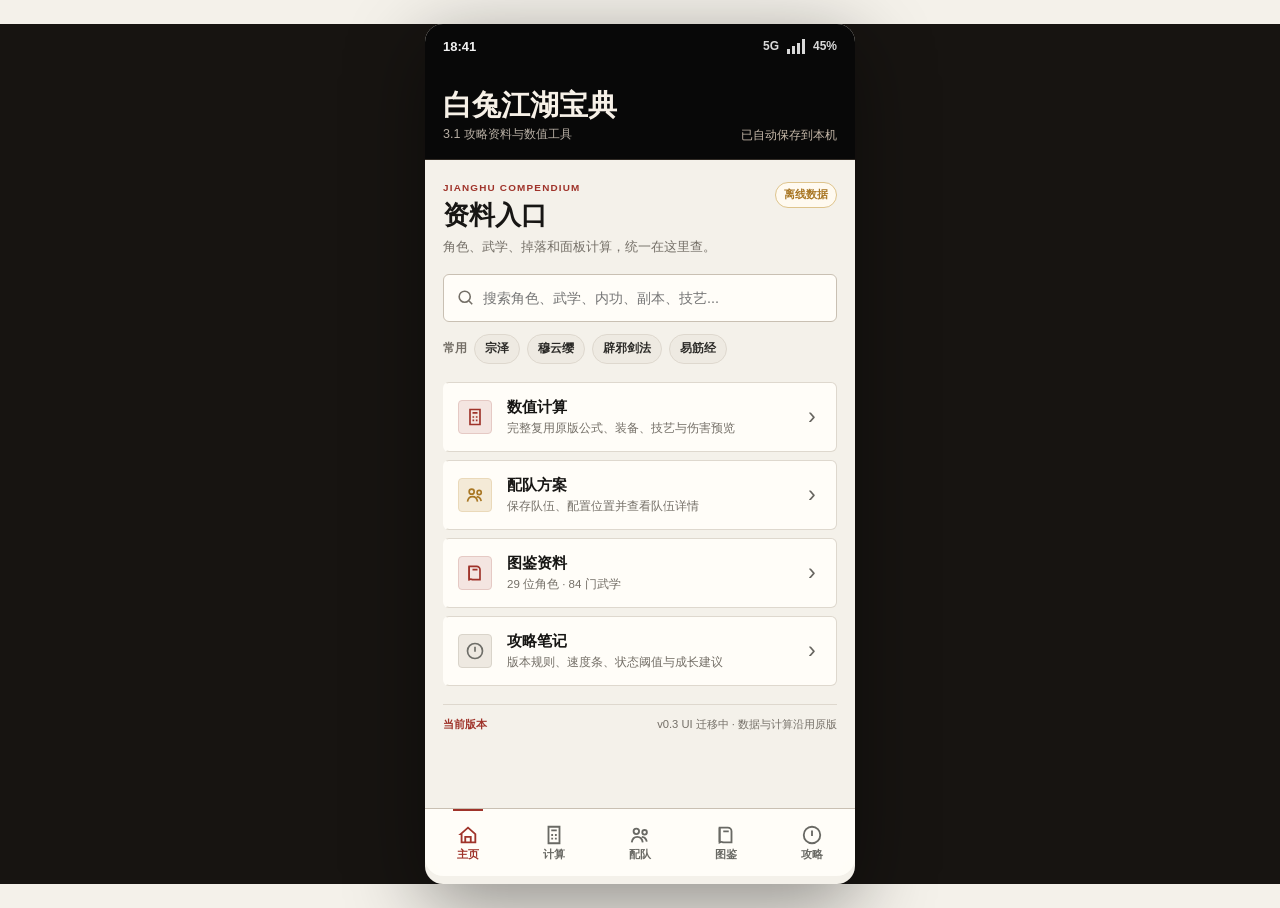
==== web/new-ui-reference/full-demo.html @ fd78cb47 "Migrate full frontend to v0.3 UI" ====
<!doctype html>
<html lang="zh-CN">
  <head>
    <meta charset="utf-8">
    <meta name="viewport" content="width=device-width, initial-scale=1">
    <meta name="theme-color" content="#171411">
    <title>白兔江湖宝典 · v0.3</title>
    <link rel="stylesheet" href="../style.css?v=20260930-01">
    <style>
      .full-demo-banner { display: none; }
    </style>
  </head>
  <body>
    <main class="app-shell">
      <div class="v03-statusbar" aria-hidden="true">
        <span>18:41</span>
        <span class="v03-status-icons"><span>5G</span><span class="v03-signal"><i></i><i></i><i></i><i></i></span><span>45%</span></span>
      </div>
      <header class="app-header">
        <div>
          <h1>白兔江湖宝典</h1>
          <p class="v03-header-subtitle">3.1 攻略资料与数值工具</p>
        </div>
        <div class="header-status-group">
          <div class="save-status" id="save-status" aria-live="polite">本机自动保存</div>
        </div>
      </header>

      <nav class="app-nav" id="app-nav" aria-label="功能页面">
        <button class="app-nav-button is-active" type="button" data-view="calculator">计算器</button>
        <button class="app-nav-button" type="button" data-view="teams">配队</button>
        <button class="app-nav-button" type="button" data-view="cards">数据卡片</button>
        <button class="app-nav-button" type="button" data-view="encyclopedia">图鉴</button>
        <button class="app-nav-button" id="doc-button" type="button" data-open-doc>数值文档</button>
      </nav>

      <section id="home-view" class="v03-home-view" aria-label="主页">
        <div class="v03-home-title">
          <div>
            <p class="section-kicker">JIANGHU COMPENDIUM</p>
            <h2>资料入口</h2>
            <p>角色、武学、掉落和面板计算，统一在这里查。</p>
          </div>
          <span class="v03-offline-tag">离线数据</span>
        </div>
        <label class="v03-home-search">
          <svg viewBox="0 0 24 24" fill="none" stroke="currentColor" stroke-width="2"><circle cx="11" cy="11" r="7"></circle><path d="m16.5 16.5 4 4"></path></svg>
          <input id="home-search" type="search" placeholder="搜索角色、武学、内功、副本、技艺..." autocomplete="off">
        </label>
        <div class="v03-quick-row" aria-label="常用搜索">
          <span>常用</span>
          <button type="button" data-home-search="宗泽">宗泽</button>
          <button type="button" data-home-search="穆云缨">穆云缨</button>
          <button type="button" data-home-search="辟邪剑法">辟邪剑法</button>
          <button type="button" data-home-search="易筋经">易筋经</button>
        </div>
        <div class="v03-entry-list">
          <button class="v03-entry-card" type="button" data-v03-target="calculator">
            <span class="v03-entry-icon v03-entry-icon-red"><svg viewBox="0 0 24 24" fill="none" stroke="currentColor" stroke-width="2"><path d="M6 3h12v18H6z"></path><path d="M9 7h6M9 12h2M13 12h2M9 16h2M13 16h2"></path></svg></span>
            <span><strong>数值计算</strong><small>完整复用原版公式、装备、技艺与伤害预览</small></span>
            <b>›</b>
          </button>
          <button class="v03-entry-card" type="button" data-v03-target="teams">
            <span class="v03-entry-icon v03-entry-icon-gold"><svg viewBox="0 0 24 24" fill="none" stroke="currentColor" stroke-width="2"><circle cx="8" cy="8" r="3"></circle><circle cx="17" cy="9" r="2.5"></circle><path d="M3 20c.6-4 3-6 6-6s5.4 2 6 6M14 14c2.8.2 4.8 2.1 5.4 5.3"></path></svg></span>
            <span><strong>配队方案</strong><small>保存队伍、配置位置并查看队伍详情</small></span>
            <b>›</b>
          </button>
          <button class="v03-entry-card" type="button" data-v03-target="encyclopedia">
            <span class="v03-entry-icon v03-entry-icon-red"><svg viewBox="0 0 24 24" fill="none" stroke="currentColor" stroke-width="2"><path d="M5 4h9a4 4 0 0 1 4 4v12H9a4 4 0 0 0-4 0Z"></path><path d="M5 4v16M9 8h6"></path></svg></span>
            <span><strong>图鉴资料</strong><small><span id="home-encyclopedia-count">角色、武学、装备与副本</span></small></span>
            <b>›</b>
          </button>
          <button class="v03-entry-card" type="button" data-v03-target="guide">
            <span class="v03-entry-icon v03-entry-icon-gray"><svg viewBox="0 0 24 24" fill="none" stroke="currentColor" stroke-width="2"><circle cx="12" cy="12" r="9"></circle><path d="M12 7v6M12 17h.01"></path></svg></span>
            <span><strong>攻略笔记</strong><small>版本规则、速度条、状态阈值与成长建议</small></span>
            <b>›</b>
          </button>
        </div>
        <div class="v03-home-note"><strong>当前版本</strong><span>v0.3 UI 迁移中 · 数据与计算沿用原版</span></div>
      </section>

      <div id="calculator-view" class="app-view" hidden>

      <section class="result-strip" aria-label="计算结果">
        <div class="result-main">
          <p class="result-label">最终生命</p>
          <strong class="result-number" id="final-hp">--</strong>
          <span class="result-detail" id="hp-detail">等待配置</span>
        </div>
        <div class="result-main result-attack">
          <p class="result-label">最终攻击</p>
          <strong class="result-number" id="final-attack">--</strong>
          <span class="result-detail" id="attack-detail">等待配置</span>
        </div>
        <div class="result-context">
          <span id="result-person">--</span>
          <span id="result-level">等级 --</span>
        </div>
          <div class="result-stat-grid" id="result-stat-grid" aria-label="角色面板属性">
            <div class="result-stat"><span>速度</span><strong id="final-speed">--</strong></div>
          <div class="result-stat"><span>免伤</span><strong id="final-mitigation">--</strong></div>
          <div class="result-stat"><span>暴击</span><strong id="final-crit">--</strong></div>
          <div class="result-stat"><span>闪避</span><strong id="final-dodge">--</strong></div>
          <div class="result-stat"><span>吸血</span><strong id="final-lifesteal">--</strong></div>
          <div class="result-stat"><span>爆伤</span><strong id="final-crit-damage">--</strong></div>
          <div class="result-stat"><span>格挡</span><strong id="final-block">--</strong></div>
          <div class="result-stat"><span>反伤</span><strong id="final-reflect">--</strong></div>
            <div class="result-stat"><span>回复</span><strong id="final-recovery">--</strong></div>
        </div>
      </section>

      <section class="damage-preview-section" id="damage-preview-section" aria-label="伤害预览" hidden>
        <div class="damage-preview-heading">
          <div>
            <p class="section-kicker">DAMAGE PREVIEW</p>
            <h2>理论伤害</h2>
          </div>
          <span class="damage-preview-context" id="damage-preview-context">未选择武学</span>
        </div>
        <div class="damage-preview-controls">
          <label><span>对方免伤 %</span><input id="damage-target-mitigation" type="number" min="0" max="50" step="0.1" value="0" inputmode="decimal"></label>
          <label><span>伤害系数</span><input id="damage-factor" type="number" min="0" step="0.01" value="1" inputmode="decimal"></label>
          <label><span>爆伤调整 %</span><input id="damage-crit-adjustment" type="number" min="0" step="0.1" value="0" inputmode="decimal"></label>
          <label class="damage-preview-toggle" id="harem-bonus-control" title="攻击×1.25，速度×1.1，独立乘区" hidden>
            <input id="harem-bonus-enabled" type="checkbox" aria-label="后宫加成" checked>
            <span>后宫加成</span>
          </label>
        </div>
        <div class="damage-preview-grid">
          <div class="damage-preview-card">
            <span>普通伤害</span>
            <strong id="damage-normal-range">--</strong>
          </div>
          <div class="damage-preview-card damage-preview-crit">
            <span>暴击伤害</span>
            <strong id="damage-crit-range">--</strong>
          </div>
        </div>
        <div class="damage-preview-limit"><span>理论上限</span><strong id="damage-max-value">--</strong><em id="damage-max-probability">上限概率 --</em></div>
        <div class="damage-preview-expected"><span>理论期望</span><strong id="damage-expected-value">--</strong></div>
        <div class="damage-preview-debug" aria-label="计算公式">
          <span>公式</span>
          <small id="damage-preview-formula">--</small>
        </div>
      </section>

      <div id="error-message" class="error-message" role="alert" hidden></div>

      <div class="action-bar" aria-label="计算操作">
        <button class="primary-button" id="generate-button" type="button">确认生成</button>
        <button class="text-button" id="save-current-button" type="button">保存数据卡片</button>
      </div>

      <section class="comparison-section" id="comparison-section" hidden aria-label="模拟对比">
        <div class="section-heading compact-heading">
          <button class="comparison-toggle" id="comparison-toggle" type="button" aria-expanded="false" aria-controls="comparison-content">
            <span class="comparison-toggle-copy">
              <span class="section-kicker">COMPARE</span>
              <strong>模拟对比</strong>
            </span>
            <span id="comparison-toggle-label">展开</span>
          </button>
          <button class="text-button" id="clear-comparison-button" type="button">重置对比</button>
        </div>
        <div id="comparison-content" hidden></div>
      </section>

      <div class="workspace-grid">
        <section class="control-column" aria-label="角色配置">
          <section class="control-section">
            <div class="section-heading">
              <div>
                <p class="section-kicker">01 / BASE</p>
                <h2>角色系数与等级</h2>
              </div>
              <button class="text-button" id="reset-button" type="button">重置白板</button>
            </div>
            <div class="field-grid base-field-grid">
              <label class="field base-name-field">
                <span>角色名称</span>
                <select id="person-name" aria-label="选择角色">
                  <option value="主角">主角</option>
                </select>
              </label>
              <label class="field level-field">
                <span>等级</span>
                <input id="level-input" type="number" min="1" max="90" value="90" inputmode="numeric">
              </label>
              <label class="field factor-field">
                <span>生命系数</span>
                <input id="hp-factor" type="number" min="0" step="0.01" value="1" inputmode="decimal">
              </label>
              <label class="field factor-field">
                <span>攻击系数</span>
                <input id="power-factor" type="number" min="0" step="0.01" value="1" inputmode="decimal">
              </label>
            </div>
            <div class="field-grid two-up role-meta-grid">
              <label class="field">
                <span>职业</span>
                <select id="person-style">
                  <option value="">未指定</option>
                  <option value="拳主">拳主</option>
                  <option value="剑主">剑主</option>
                  <option value="刀主">刀主</option>
                  <option value="棍主">棍主</option>
                </select>
              </label>
              <label class="field">
                <span>性别</span>
                <select id="person-gender">
                  <option value="">未指定</option>
                  <option value="男号">男号</option>
                  <option value="女号">女号</option>
                </select>
              </label>
            </div>
            <div class="factor-line" id="factor-line">生命系数 -- · 攻击系数 --</div>
            <div class="formation-inline">
              <div class="inline-heading">
                <strong>布阵与站位</strong>
                <span class="manual-tag">初始效果</span>
              </div>
              <div class="field-grid two-up">
                <label class="field">
                  <span>布阵</span>
                  <select id="formation-select"></select>
                </label>
                <label class="field" id="formation-position-field">
                  <span>站位</span>
                  <select id="formation-position"></select>
                </label>
              </div>
              <p class="field-hint" id="formation-hint" aria-live="polite">当前不计入阵法</p>
            </div>
          </section>

          <details class="control-section advanced-section">
            <summary>基础面板修正</summary>
            <div class="advanced-section-content">
            <div class="section-heading">
              <div>
                <h2>面板基础属性</h2>
              </div>
              <span class="manual-tag">可修改</span>
            </div>
            <div class="field-grid stat-input-grid">
              <label class="field"><span>基础速度</span><input id="base-speed" type="number" min="0" step="1" value="0" inputmode="numeric"></label>
              <label class="field"><span>基础暴击 %</span><input id="base-crit" type="number" min="0" step="0.1" value="10" inputmode="decimal"></label>
              <label class="field"><span>基础闪避 %</span><input id="base-dodge" type="number" min="0" step="0.1" value="0" inputmode="decimal"></label>
              <label class="field"><span>基础吸血 %</span><input id="base-lifesteal" type="number" min="0" step="0.1" value="0" inputmode="decimal"></label>
              <label class="field"><span>基础爆伤 %</span><input id="base-crit-damage" type="number" min="0" step="1" value="0" inputmode="numeric"></label>
              <label class="field"><span>基础免伤 %</span><input id="base-mitigation" type="number" min="0" step="0.1" value="0" inputmode="decimal"></label>
              <label class="field"><span>基础格挡 %</span><input id="base-block" type="number" min="0" step="0.1" value="0" inputmode="decimal"></label>
              <label class="field"><span>基础反伤 %</span><input id="base-reflect" type="number" min="0" step="0.1" value="0" inputmode="decimal"></label>
              <label class="field"><span>基础回复</span><input id="base-recovery" type="number" min="0" step="1" value="0" inputmode="numeric"></label>
            </div>
            </div>
          </details>

          <div class="calculation-defaults" hidden aria-hidden="true">
            <input id="attack-pill-count" type="number" value="30">
            <input id="small-ren-attack-percent" type="number" value="10">
            <input id="large-ren-attack-count" type="number" value="10">
            <input id="martial-bonus-percent" type="number" value="0">
          </div>

          <section class="control-section">
            <div class="section-heading">
              <div>
                <p class="section-kicker">02 / ACHIEVEMENTS</p>
                <h2>成就固定加成</h2>
              </div>
              <span class="manual-tag">固定值</span>
            </div>
            <div class="field-grid two-up">
              <label class="field">
                <span>固定生命</span>
                <input id="achievement-hp" type="number" min="0" step="1" value="292" inputmode="numeric">
              </label>
              <label class="field">
                <span>固定攻击</span>
                <input id="achievement-attack" type="number" min="0" step="1" value="292" inputmode="numeric">
              </label>
            </div>
          </section>

          <section class="control-section">
            <div class="section-heading">
              <div>
                <p class="section-kicker">03 / EQUIPMENT</p>
                <h2>装备组合</h2>
              </div>
              <span class="section-count" id="equipment-count">已装备 0/4</span>
            </div>
            <div class="equipment-slot-grid" id="equipment-slot-grid">
              <details class="weapon-editor" id="weapon-editor">
                <summary><strong>武器设置</strong><span id="weapon-summary">未设置</span></summary>
                <div class="weapon-editor-content">
                  <div class="equipment-slot-row weapon-row" data-slot="0">
                    <label class="field slot-picker"><span>内置武器</span><select id="weapon-select" class="compact-picker" aria-label="选择内置武器"></select></label>
                    <label class="field slot-name"><span>名称</span><input id="weapon-name" type="text" placeholder="自定义武器" autocomplete="off"></label>
                    <div class="weapon-affix-grid">
                      <div class="weapon-affix-row">
                        <strong>词条 1</strong>
                        <label class="field"><span>属性</span><select id="weapon-affix-key-0" class="weapon-affix-key compact-picker"></select></label>
                        <label class="field"><span>类型</span><select id="weapon-affix-mode-0" class="weapon-affix-mode compact-picker"><option value="flat">白值</option><option value="percent">百分比</option></select></label>
                        <label class="field"><span>数值</span><input id="weapon-affix-value-0" class="weapon-affix-value" type="number" step="0.1" value="0" inputmode="decimal"></label>
                      </div>
                      <div class="weapon-affix-row">
                        <strong>词条 2</strong>
                        <label class="field"><span>属性</span><select id="weapon-affix-key-1" class="weapon-affix-key compact-picker"></select></label>
                        <label class="field"><span>类型</span><select id="weapon-affix-mode-1" class="weapon-affix-mode compact-picker"><option value="flat">白值</option><option value="percent">百分比</option></select></label>
                        <label class="field"><span>数值</span><input id="weapon-affix-value-1" class="weapon-affix-value" type="number" step="0.1" value="0" inputmode="decimal"></label>
                      </div>
                      <div class="weapon-affix-row">
                        <strong>词条 3</strong>
                        <label class="field"><span>属性</span><select id="weapon-affix-key-2" class="weapon-affix-key compact-picker"></select></label>
                        <label class="field"><span>类型</span><select id="weapon-affix-mode-2" class="weapon-affix-mode compact-picker"><option value="flat">白值</option><option value="percent">百分比</option></select></label>
                        <label class="field"><span>数值</span><input id="weapon-affix-value-2" class="weapon-affix-value" type="number" step="0.1" value="0" inputmode="decimal"></label>
                      </div>
                    </div>
                  </div>
                </div>
              </details>
              <div class="equipment-slot-row direct-equipment-row" data-slot="1">
                <strong class="slot-label">衣甲</strong>
                <label class="field slot-picker"><span>选择衣甲</span><select class="equipment-slot compact-picker" id="equipment-slot-1" aria-label="选择衣甲"></select></label>
              </div>
              <div class="custom-equipment-editor" id="custom-equipment-editor-1" hidden></div>
              <div class="equipment-slot-row direct-equipment-row" data-slot="2">
                <strong class="slot-label">戒指</strong>
                <label class="field slot-picker"><span>选择戒指</span><select class="equipment-slot compact-picker" id="equipment-slot-2" aria-label="选择戒指"></select></label>
              </div>
              <div class="custom-equipment-editor" id="custom-equipment-editor-2" hidden></div>
              <div class="equipment-slot-row direct-equipment-row" data-slot="3">
                <strong class="slot-label">护腕</strong>
                <label class="field slot-picker"><span>选择护腕</span><select class="equipment-slot compact-picker" id="equipment-slot-3" aria-label="选择护腕"></select></label>
              </div>
              <div class="custom-equipment-editor" id="custom-equipment-editor-3" hidden></div>
            </div>
            <div class="mini-breakdown" id="equipment-breakdown">装备生命 +0% · 装备攻击 +0%</div>
          </section>

          <section class="control-section">
            <div class="section-heading">
              <div>
                <p class="section-kicker">04 / INNER SKILL</p>
                <h2>内功</h2>
              </div>
            </div>
            <div class="field-grid">
              <label class="field field-wide">
                <span>选择内功</span>
                <select id="neigong-select" class="compact-picker" disabled></select>
              </label>
              <label class="field field-wide">
                <span>选择武学</span>
                <select id="martial-select" class="compact-picker" disabled></select>
              </label>
              <input id="neigong-level" type="hidden" value="9">
            </div>
            <details id="custom-inner-editor" class="custom-inner-editor" hidden>
              <summary>自定义内功属性</summary>
              <div class="field-grid two-up custom-inner-field-grid">
                <label class="field"><span>生命 %</span><input id="neigong-hp" type="number" min="-100" step="0.1" value="0" inputmode="decimal"></label>
                <label class="field"><span>攻击 %</span><input id="neigong-attack" type="number" min="-100" step="0.1" value="0" inputmode="decimal"></label>
                <label class="field"><span>速度</span><input id="neigong-speed" type="number" min="-100" step="1" value="0" inputmode="numeric"></label>
                <label class="field"><span>免伤 %</span><input id="neigong-mitigation" type="number" min="-100" step="0.1" value="0" inputmode="decimal"></label>
                <label class="field"><span>暴击 %</span><input id="neigong-crit" type="number" min="-100" step="0.1" value="0" inputmode="decimal"></label>
                <label class="field"><span>闪避 %</span><input id="neigong-dodge" type="number" min="-100" step="0.1" value="0" inputmode="decimal"></label>
                <label class="field"><span>吸血 %</span><input id="neigong-lifesteal" type="number" min="-100" step="0.1" value="0" inputmode="decimal"></label>
                <label class="field"><span>爆伤 %</span><input id="neigong-crit-damage" type="number" min="-100" step="0.1" value="0" inputmode="decimal"></label>
                <label class="field"><span>格挡 %</span><input id="neigong-block" type="number" min="-100" step="0.1" value="0" inputmode="decimal"></label>
                <label class="field"><span>反伤 %</span><input id="neigong-reflect" type="number" min="-100" step="0.1" value="0" inputmode="decimal"></label>
                <label class="field"><span>回复 %</span><input id="neigong-recovery" type="number" min="-100" step="1" value="0" inputmode="numeric"></label>
              </div>
            </details>
          </section>

          <section class="control-section technique-section">
            <details id="technique-details" class="technique-details">
              <summary>
                <span class="technique-summary-title"><span class="section-kicker">05 / TECHNIQUE</span><strong>技艺</strong></span>
                <span class="technique-summary-status" id="technique-summary">默认选择</span>
              </summary>
              <div class="technique-details-content">
                <div class="technique-section-note"><span class="manual-tag">通用默认 · 可调整</span></div>
                <div id="technique-options" class="technique-options" aria-label="技艺选择"></div>
                <p class="field-hint" id="technique-scope" aria-live="polite">范围：手填</p>
              </div>
            </details>
          </section>

          <section class="control-section compact-toggle-section" aria-label="固定加成开关">
            <div class="compact-toggle-grid">
              <label class="switch-label">
                <input id="pills-enabled" type="checkbox" checked>
                <span class="switch" aria-hidden="true"></span>
                <span>血丹</span>
              </label>
              <label class="switch-label">
                <input id="attack-pills-enabled" type="checkbox" checked>
                <span class="switch" aria-hidden="true"></span>
                <span>龙虎丹</span>
              </label>
              <label class="switch-label">
                <input id="small-ren-enabled" type="checkbox" checked>
                <span class="switch" aria-hidden="true"></span>
                <span>小任督</span>
              </label>
              <label class="switch-label">
                <input id="large-ren-enabled" type="checkbox" checked>
                <span class="switch" aria-hidden="true"></span>
                <span>内功大任督</span>
              </label>
              <label class="compact-count-label">
                <span>武学大任督</span>
                <input id="learned-s-martial-count" type="number" min="0" step="1" value="5" inputmode="numeric" aria-label="武学大任督数量">
              </label>
              <label class="switch-label">
                <input id="speed-pills-enabled" type="checkbox" checked>
                <span class="switch" aria-hidden="true"></span>
                <span>速度丹</span>
              </label>
            </div>
            <div class="large-ren-adjustments">
              <div class="large-ren-adjustments-heading">
                <strong>内功大任督补充</strong>
                <span>仅用于内功大任督调整</span>
              </div>
              <div class="field-grid two-up">
                <label class="field">
                  <span>补充生命 %</span>
                  <input id="technique-hp" type="number" min="-100" step="0.1" value="0" inputmode="decimal">
                </label>
                <label class="field">
                  <span>补充攻击 %</span>
                  <input id="technique-attack" type="number" min="-100" step="0.1" value="0" inputmode="decimal">
                </label>
              </div>
            </div>
          </section>

        </section>

      </div>

      </div>

      <section class="collection-view" id="guide-view" hidden aria-label="攻略">
        <div class="v03-guide-heading">
          <p class="section-kicker">GUIDE NOTES</p>
          <h2>攻略笔记</h2>
          <p>按原版攻略拆成可展开条目，后续继续补充任务分支与菜谱。</p>
        </div>
        <div id="guide-list" class="v03-guide-list"></div>
      </section>

      <section class="collection-view" id="teams-view" hidden aria-label="配队">
        <div class="section-heading collection-heading">
          <div>
            <p class="section-kicker">TEAM BUILDER</p>
            <h2>配队</h2>
          </div>
          <button class="primary-button compact-action" id="create-team-button" type="button">＋ 新建配队</button>
        </div>
        <div class="collection-toolbar">
          <label class="field">
            <span>筛选配队</span>
            <input id="team-search" type="search" placeholder="输入配队名称" autocomplete="off">
          </label>
          <span class="collection-count" id="team-count">0 个配队</span>
        </div>
        <div id="team-list" class="team-list"></div>
      </section>

      <section class="collection-view" id="cards-view" hidden aria-label="数据卡片">
        <div class="section-heading collection-heading">
          <div>
            <p class="section-kicker">SAVED DATA</p>
            <h2>数据卡片</h2>
          </div>
          <span class="collection-count" id="card-count">0 / 300</span>
        </div>
        <div class="collection-toolbar cards-toolbar">
          <label class="field">
            <span>角色筛选</span>
            <select id="card-role-filter"><option value="">全部角色</option></select>
          </label>
          <label class="field">
            <span>搜索卡片</span>
            <input id="card-search" type="search" placeholder="名称、武功或内功" autocomplete="off">
          </label>
        </div>
        <div id="saved-card-list" class="saved-card-list"></div>
      </section>

      <section class="collection-view encyclopedia-view" id="encyclopedia-view" hidden aria-label="图鉴">
        <div class="section-heading collection-heading">
          <div>
            <p class="section-kicker">ENCYCLOPEDIA</p>
            <h2>图鉴</h2>
          </div>
          <div class="encyclopedia-heading-side">
            <p class="encyclopedia-credit">感谢 @邩木与@染羽 大佬提供的攻略数据</p>
            <span class="collection-count" id="encyclopedia-count">0 条</span>
          </div>
        </div>
        <div class="collection-toolbar encyclopedia-toolbar" id="encyclopedia-toolbar">
          <label class="field">
            <span>分类</span>
            <select id="encyclopedia-type">
              <option value="characters">角色</option>
              <option value="techniques">技艺</option>
              <option value="inner_skills">内功</option>
              <option value="martial_arts">武学</option>
              <option value="equipment">装备</option>
              <option value="dungeon_drops">副本掉落</option>
            </select>
          </label>
          <label class="field encyclopedia-filter-field" id="encyclopedia-martial-filter-field" hidden>
            <span>职业筛选</span>
            <select id="encyclopedia-martial-filter">
              <option value="">全部职业</option>
              <option value="拳">拳法</option>
              <option value="剑">剑法</option>
              <option value="刀">刀法</option>
              <option value="棍">棍法</option>
            </select>
          </label>
          <label class="field encyclopedia-filter-field" id="encyclopedia-equipment-filter-field" hidden>
            <span>装备部位</span>
            <select id="encyclopedia-equipment-filter">
              <option value="">全部部位</option>
              <option value="weapon-staff">棍武器</option>
              <option value="weapon-blade">刀武器</option>
              <option value="weapon-fist">拳武器</option>
              <option value="weapon-sword">剑武器</option>
              <option value="armor">衣甲</option>
              <option value="ring">戒指</option>
              <option value="wrist">护腕</option>
            </select>
          </label>
          <label class="field">
            <span>搜索</span>
            <input id="encyclopedia-search" type="search" placeholder="名称、属性或获取方式" autocomplete="off">
          </label>
        </div>
        <div id="encyclopedia-list" class="encyclopedia-list"></div>
      </section>

      <div class="modal-shell" id="name-modal" hidden>
        <div class="modal-panel" role="dialog" aria-modal="true" aria-labelledby="name-modal-title">
          <div class="modal-heading">
            <div>
              <p class="section-kicker">SAVE</p>
              <h2 id="name-modal-title">保存名称</h2>
            </div>
            <button class="icon-button" id="name-modal-close" type="button" data-close-modal="name-modal" aria-label="关闭">×</button>
          </div>
          <label class="field">
            <span id="name-modal-label">名称</span>
            <input id="name-modal-input" type="text" maxlength="20" autocomplete="off">
          </label>
          <p class="modal-hint" id="name-modal-hint">最多 20 个字符</p>
          <p class="modal-error" id="name-modal-error" aria-live="polite"></p>
          <div class="modal-actions">
            <button class="text-button" id="name-modal-cancel" type="button">取消</button>
            <button class="primary-button" id="name-modal-confirm" type="button">保存</button>
          </div>
        </div>
      </div>

      <div class="modal-shell" id="team-picker-modal" hidden>
        <div class="modal-panel team-picker-panel" role="dialog" aria-modal="true" aria-labelledby="team-picker-title">
          <div class="modal-heading">
            <div>
              <p class="section-kicker">TEAM SLOT</p>
              <h2 id="team-picker-title">选择方案</h2>
            </div>
            <button class="icon-button" id="team-picker-close" type="button" data-close-modal="team-picker-modal" aria-label="关闭">×</button>
          </div>
          <div class="picker-toolbar">
            <label class="field">
              <span>角色筛选</span>
              <select id="team-picker-role-filter"><option value="">全部角色</option></select>
            </label>
            <label class="field">
              <span>搜索</span>
              <input id="team-picker-search" type="search" placeholder="方案名称或角色" autocomplete="off">
            </label>
          </div>
          <div id="team-picker-list" class="team-picker-list"></div>
          <div class="modal-actions">
            <button class="text-button danger-button" id="team-picker-clear" type="button">清空此位置</button>
          </div>
        </div>
      </div>

      <div class="modal-shell" id="team-detail-modal" hidden>
        <div class="modal-panel team-detail-modal-panel" role="dialog" aria-modal="true" aria-labelledby="team-detail-modal-title">
          <div class="modal-heading">
            <div>
              <p class="section-kicker">TEAM DETAIL</p>
              <h2 id="team-detail-modal-title">配队详情</h2>
            </div>
            <button class="icon-button" id="team-detail-modal-close" type="button" data-close-modal="team-detail-modal" aria-label="关闭">×</button>
          </div>
          <div id="team-detail-content" class="team-detail-content"></div>
        </div>
      </div>

      <div class="modal-shell" id="doc-modal" hidden>
        <div class="modal-panel doc-modal-panel" role="dialog" aria-modal="true" aria-labelledby="doc-modal-title">
          <div class="modal-heading">
            <div>
              <p class="section-kicker">REFERENCE</p>
              <h2 id="doc-modal-title">数值计算文档</h2>
            </div>
            <button class="icon-button" id="doc-modal-close" type="button" data-close-modal="doc-modal" aria-label="关闭">×</button>
          </div>
          <div id="doc-content" class="doc-content"></div>
        </div>
      </div>

      <div class="modal-shell" id="confirm-modal" hidden>
        <div class="modal-panel confirm-modal-panel" role="dialog" aria-modal="true" aria-labelledby="confirm-modal-title">
          <div class="modal-heading">
            <div>
              <p class="section-kicker">CONFIRM</p>
              <h2 id="confirm-modal-title">确认操作</h2>
            </div>
            <button class="icon-button" id="confirm-modal-close" type="button" data-close-modal="confirm-modal" aria-label="关闭">×</button>
          </div>
          <p class="confirm-modal-message" id="confirm-modal-message"></p>
          <div class="modal-actions">
            <button class="text-button" id="confirm-modal-cancel" type="button">取消</button>
            <button class="primary-button danger-confirm-button" id="confirm-modal-confirm" type="button">确认删除</button>
          </div>
        </div>
      </div>

      <nav class="v03-bottom-nav" aria-label="一级导航">
        <button type="button" data-v03-target="home" class="is-active">
          <svg viewBox="0 0 24 24" fill="none" stroke="currentColor" stroke-width="2"><path d="M4 11 12 4l8 7v9H5v-9Z"></path><path d="M9 20v-6h6v6"></path></svg>
          <span>主页</span>
        </button>
        <button type="button" data-v03-target="calculator">
          <svg viewBox="0 0 24 24" fill="none" stroke="currentColor" stroke-width="2"><path d="M6 3h12v18H6z"></path><path d="M9 7h6M9 12h2M13 12h2M9 16h2M13 16h2"></path></svg>
          <span>计算</span>
        </button>
        <button type="button" data-v03-target="teams">
          <svg viewBox="0 0 24 24" fill="none" stroke="currentColor" stroke-width="2"><circle cx="8" cy="8" r="3"></circle><circle cx="17" cy="9" r="2.5"></circle><path d="M3 20c.6-4 3-6 6-6s5.4 2 6 6M14 14c2.8.2 4.8 2.1 5.4 5.3"></path></svg>
          <span>配队</span>
        </button>
        <button type="button" data-v03-target="encyclopedia">
          <svg viewBox="0 0 24 24" fill="none" stroke="currentColor" stroke-width="2"><path d="M5 4h9a4 4 0 0 1 4 4v12H9a4 4 0 0 0-4 0Z"></path><path d="M5 4v16M9 8h6"></path></svg>
          <span>图鉴</span>
        </button>
        <button type="button" data-v03-target="guide">
          <svg viewBox="0 0 24 24" fill="none" stroke="currentColor" stroke-width="2"><circle cx="12" cy="12" r="9"></circle><path d="M12 7v6M12 17h.01"></path></svg>
          <span>攻略</span>
        </button>
      </nav>
    </main>
    <script>window.APP_DATA_BASE = '../';</script>
    <script src="wiki-data.js?v=20260930-01"></script>
    <script src="../app.js?v=20260930-01"></script>
    <script src="../v03-ui.js?v=20260930-01"></script>
  </body>
</html>
---- web/style.css ----
:root {
  --ink: #1b1917;
  --muted: #625a52;
  --line: #332e29;
  --surface: #e9e0d4;
  --canvas: #111313;
  --teal: #87342a;
  --teal-dark: #4e1c17;
  --teal-soft: #ead5bd;
  --amber: #a24625;
  --amber-soft: #f1dcc7;
  --rose: #a82b27;
  --gold: #c49b45;
  --shadow: 0 10px 24px rgba(0, 0, 0, 0.28);
  font-family: -apple-system, BlinkMacSystemFont, "PingFang SC", "Noto Sans CJK SC", "Microsoft YaHei", sans-serif;
  color: var(--ink);
  background: var(--canvas);
  font-size: 16px;
}

* {
  box-sizing: border-box;
}

body {
  margin: 0;
  min-width: 320px;
  background: var(--canvas);
}

button,
input,
select {
  font: inherit;
}

button,
select,
input[type="checkbox"] {
  cursor: pointer;
}

button:focus-visible,
input:focus-visible,
select:focus-visible {
  outline: 3px solid rgba(13, 107, 104, 0.28);
  outline-offset: 2px;
}

.app-shell {
  width: min(1180px, calc(100% - 32px));
  margin: 0 auto;
  padding: 28px 0 52px;
}

.app-header {
  display: flex;
  align-items: end;
  justify-content: space-between;
  gap: 20px;
  margin-bottom: 20px;
  padding: 14px 16px;
  border: 2px solid #080909;
  border-bottom-color: var(--gold);
  background: #080a0a;
  color: #f4eadb;
}

.eyebrow,
.section-kicker {
  margin: 0 0 7px;
  color: var(--gold);
  font-size: 0.72rem;
  font-weight: 700;
  letter-spacing: 0.12em;
}

h1,
h2,
p {
  margin-top: 0;
}

h1 {
  margin-bottom: 0;
  font-size: 2.55rem;
  line-height: 1.08;
  font-weight: 700;
  letter-spacing: 0.03em;
}

h2 {
  margin-bottom: 0;
  font-size: 1.05rem;
  line-height: 1.2;
  font-weight: 700;
}

.data-note,
.factor-line,
.mini-breakdown,
.result-detail {
  color: var(--muted);
  font-size: 0.78rem;
}

.header-status-group {
  display: grid;
  justify-items: end;
  gap: 7px;
}

.save-status {
  color: #c5b49d;
  font-size: 0.72rem;
}

.result-strip {
  position: relative;
  display: grid;
  grid-template-columns: minmax(0, 1fr) minmax(0, 1fr) auto;
  align-items: stretch;
  overflow: hidden;
  margin-bottom: 18px;
  border: 2px solid var(--gold);
  background: #080909;
  color: white;
  box-shadow: var(--shadow);
}

.result-main {
  padding: 22px 24px 20px;
  border-right: 1px solid rgba(255, 255, 255, 0.16);
}

.result-attack {
  background: #241916;
}

.result-label {
  margin-bottom: 6px;
  color: rgba(255, 255, 255, 0.7);
  font-size: 0.84rem;
}

.result-number {
  display: block;
  color: #f1d47b;
  font-size: 3.4rem;
  font-weight: 500;
  line-height: 1;
  font-variant-numeric: tabular-nums;
}

.result-detail {
  display: block;
  margin-top: 10px;
  color: rgba(255, 255, 255, 0.68);
  font-variant-numeric: tabular-nums;
}

.result-context {
  display: flex;
  flex-direction: column;
  justify-content: center;
  gap: 7px;
  min-width: 146px;
  padding: 18px;
  color: rgba(255, 255, 255, 0.86);
  font-size: 0.86rem;
  line-height: 1.35;
}

.result-context span:first-child {
  color: #f1d47b;
  font-weight: 700;
}

.result-stat-grid {
  grid-column: 1 / -1;
  display: grid;
  grid-template-columns: repeat(5, minmax(0, 1fr));
  border-top: 1px solid rgba(255, 255, 255, 0.16);
  background: #111212;
}

.result-stat {
  display: flex;
  align-items: baseline;
  justify-content: space-between;
  gap: 8px;
  min-width: 0;
  padding: 11px 14px 12px;
  border-right: 1px solid rgba(255, 255, 255, 0.12);
  border-bottom: 1px solid rgba(255, 255, 255, 0.12);
  color: rgba(255, 255, 255, 0.66);
  font-size: 0.78rem;
}

.result-stat:nth-child(5n) {
  border-right: 0;
}

.result-stat span {
  overflow: hidden;
  text-overflow: ellipsis;
  white-space: nowrap;
}

.result-stat strong {
  flex: 0 0 auto;
  color: #f1d47b;
  font-size: 0.93rem;
  font-variant-numeric: tabular-nums;
  font-weight: 600;
}

.workspace-grid {
  display: grid;
  grid-template-columns: minmax(0, 1fr);
  gap: 18px;
  align-items: start;
}

.control-column,
.summary-column {
  min-width: 0;
}

.control-section,
.summary-section {
  padding: 22px;
  border: 2px solid var(--line);
  background: var(--surface);
  box-shadow: inset 0 0 0 2px #c9b9a6, 0 7px 18px rgba(0, 0, 0, 0.2);
}

.control-section + .control-section,
.summary-section + .summary-section {
  margin-top: 12px;
}

.section-heading,
.selected-heading {
  display: flex;
  align-items: flex-start;
  justify-content: space-between;
  gap: 14px;
  margin-bottom: 18px;
}

.compact-heading {
  margin-bottom: 16px;
}

.technique-details > summary {
  display: flex;
  align-items: center;
  justify-content: space-between;
  gap: 12px;
  color: var(--ink);
  cursor: pointer;
  list-style-position: inside;
}

.technique-summary-title {
  display: inline-flex;
  align-items: baseline;
  gap: 10px;
  min-width: 0;
}

.technique-summary-title strong {
  color: var(--teal-dark);
  font-size: 1.02rem;
}

.technique-summary-status {
  flex: 0 0 auto;
  color: var(--muted);
  font-size: 0.72rem;
  font-weight: 700;
}

.technique-details-content {
  padding-top: 14px;
}

.technique-section-note {
  display: flex;
  justify-content: flex-end;
  margin-bottom: 10px;
}

.section-count,
.manual-tag {
  display: inline-flex;
  align-items: center;
  min-height: 24px;
  padding: 4px 7px;
  color: #f5eadc;
  border: 2px solid var(--teal-dark);
  background: var(--teal);
  font-size: 0.7rem;
  font-weight: 700;
  white-space: nowrap;
}

.manual-tag {
  color: #fff0d3;
  border-color: #6f2d1f;
  background: var(--amber);
}

.field-grid {
  display: grid;
  grid-template-columns: minmax(0, 1fr) minmax(120px, 0.7fr);
  gap: 14px;
}

.base-field-grid {
  grid-template-columns: minmax(0, 1.2fr) minmax(120px, 0.8fr);
  gap: 10px;
}

.field-grid.two-up {
  grid-template-columns: repeat(2, minmax(0, 1fr));
}

.field-grid.stat-input-grid {
  grid-template-columns: repeat(3, minmax(0, 1fr));
}

.field-wide {
  grid-column: 1 / -1;
}

.field {
  display: grid;
  gap: 7px;
  min-width: 0;
  color: var(--ink);
  font-size: 0.78rem;
  font-weight: 700;
}

.field input,
.field select {
  width: 100%;
  min-height: 44px;
  padding: 9px 10px;
  color: var(--ink);
  border: 2px solid var(--line);
  border-radius: 0;
  background: #f5eee5;
  box-shadow: inset 0 1px 0 rgba(255, 255, 255, 0.55);
}

.field select[size] {
  min-height: 148px;
  padding: 4px;
}

.field select[size] option {
  padding: 8px 7px;
}

.factor-line {
  margin-top: 14px;
  padding-top: 12px;
  border-top: 1px solid #edf0ef;
  font-variant-numeric: tabular-nums;
}

.text-button,
.primary-button {
  border: 0;
  border-radius: 2px;
  font-size: 0.78rem;
  white-space: nowrap;
}

.text-button {
  padding: 3px 0;
  color: #f0cf7a;
  background: transparent;
  text-decoration: underline;
  text-underline-offset: 3px;
  font-weight: 700;
}

.primary-button {
  align-self: end;
  min-height: 42px;
  padding: 9px 16px;
  color: #fff2dc;
  background: var(--teal);
  border: 2px solid var(--teal-dark);
}

.primary-button:hover {
  background: var(--teal-dark);
}

.action-bar {
  display: grid;
  grid-template-columns: 1.4fr 1fr;
  gap: 8px;
  margin-bottom: 12px;
}

.action-bar .text-button {
  min-height: 42px;
  padding: 9px 10px;
  color: var(--teal-dark);
  border: 2px solid var(--line);
  background: var(--surface);
  text-decoration: none;
}

.action-bar .text-button:hover {
  background: #e9dfd2;
}

.action-bar button:disabled {
  cursor: not-allowed;
  opacity: 0.45;
}

.comparison-section {
  margin-bottom: 12px;
  padding: 22px;
  border: 2px solid var(--line);
  background: var(--surface);
  box-shadow: inset 0 0 0 2px #c9b9a6, 0 7px 18px rgba(0, 0, 0, 0.2);
}

.comparison-toggle {
  display: flex;
  flex: 1 1 auto;
  align-items: center;
  justify-content: space-between;
  gap: 12px;
  min-width: 0;
  padding: 0;
  color: var(--ink);
  border: 0;
  background: transparent;
  text-align: left;
}

.comparison-toggle:hover .comparison-toggle-copy strong,
.comparison-toggle:focus-visible .comparison-toggle-copy strong {
  color: var(--teal);
}

.comparison-toggle-copy {
  display: grid;
  gap: 2px;
  min-width: 0;
}

.comparison-toggle-copy .section-kicker {
  margin-bottom: 0;
}

.comparison-toggle-copy strong {
  color: var(--teal-dark);
  font-size: 1.02rem;
}

#comparison-toggle-label {
  flex: 0 0 auto;
  color: var(--muted);
  font-size: 0.68rem;
  font-weight: 700;
}

.comparison-cards {
  display: grid;
  grid-template-columns: repeat(2, minmax(0, 1fr));
  gap: 8px;
  margin-bottom: 12px;
}

.comparison-card {
  min-width: 0;
  padding: 10px;
  border: 1px solid var(--line);
  background: #f5eee5;
}

.comparison-card strong,
.comparison-card span {
  display: block;
  overflow: hidden;
  text-overflow: ellipsis;
  white-space: nowrap;
}

.comparison-card strong {
  color: var(--teal-dark);
  font-size: 0.8rem;
}

.comparison-card span {
  margin-top: 4px;
  color: var(--muted);
  font-size: 0.7rem;
}

.comparison-card-values {
  display: grid;
  grid-template-columns: repeat(3, minmax(0, 1fr));
  gap: 5px 8px;
  margin-top: 8px;
}

.comparison-card-value {
  display: flex;
  align-items: baseline;
  justify-content: space-between;
  gap: 5px;
  min-width: 0;
  margin-top: 0;
  color: var(--muted);
  font-size: 0.68rem;
  font-variant-numeric: tabular-nums;
}

.comparison-card-value em {
  overflow: hidden;
  font-style: normal;
  text-overflow: ellipsis;
  white-space: nowrap;
}

.comparison-card-value b {
  flex: 0 0 auto;
  color: var(--ink);
  font-size: 0.72rem;
  font-weight: 700;
}

.comparison-table-wrap {
  max-width: 100%;
  overflow-x: auto;
  -webkit-overflow-scrolling: touch;
}

.comparison-pair-controls {
  display: flex;
  align-items: end;
  gap: 8px;
  margin: 0 0 10px;
  color: var(--muted);
  font-size: 0.68rem;
  font-weight: 700;
}

.comparison-pair-controls label {
  display: grid;
  flex: 1 1 0;
  gap: 3px;
  min-width: 0;
}

.comparison-pair-controls select {
  min-width: 0;
  max-width: 180px;
  width: 100%;
  min-height: 34px;
  padding: 5px 7px;
  color: var(--ink);
  border: 1px solid var(--line);
  border-radius: 0;
  background: #f5eee5;
  font-size: 0.7rem;
}

.compare-table {
  width: 100%;
  min-width: 390px;
  border-collapse: collapse;
  font-size: 0.78rem;
  font-variant-numeric: tabular-nums;
}

.compare-table th,
.compare-table td {
  padding: 8px 6px;
  border-bottom: 1px solid #b7a895;
  text-align: right;
}

.compare-table th:first-child,
.compare-table td:first-child {
  text-align: left;
}

.compare-table th {
  color: var(--muted);
  font-size: 0.7rem;
  font-weight: 700;
}

.compare-difference {
  color: var(--teal-dark);
  font-weight: 700;
}

.compare-difference.is-negative {
  color: var(--rose);
}

.picker-row {
  display: grid;
  grid-template-columns: minmax(0, 1fr) auto;
  gap: 10px;
  align-items: end;
  margin-bottom: 14px;
}

.equipment-filter {
  margin-bottom: 14px;
}

.equipment-slot-grid {
  display: grid;
  gap: 9px;
}

.equipment-slot-row {
  display: grid;
  grid-template-columns: 52px minmax(0, 1fr) 78px 78px minmax(0, 1.15fr);
  gap: 8px;
  align-items: end;
  padding: 10px 0;
  border-bottom: 2px solid #b7a895;
}

.slot-label {
  grid-column: 1;
  grid-row: 1 / span 3;
  align-self: start;
  padding-top: 28px;
  color: var(--teal-dark);
  font-size: 0.78rem;
  font-weight: 700;
  white-space: nowrap;
}

.slot-picker {
  grid-column: 2 / -1;
  grid-row: 1;
}

.slot-name {
  grid-column: 2;
  grid-row: 2;
}

.equipment-slot-row > .field:nth-of-type(3) {
  grid-column: 3;
  grid-row: 2;
}

.equipment-slot-row > .field:nth-of-type(4) {
  grid-column: 4;
  grid-row: 2;
}

.slot-extra {
  grid-column: 2 / -1;
  grid-row: 3;
}

.field-hint {
  margin-top: 10px;
  color: #6a5b4d;
  font-size: 0.72rem;
  line-height: 1.5;
}

#formation-position-field.is-muted {
  opacity: 0.58;
}

.formation-inline {
  margin-top: 14px;
  padding-top: 13px;
  border-top: 2px solid #b7a895;
}

.inline-heading {
  display: flex;
  align-items: center;
  justify-content: space-between;
  gap: 10px;
  margin-bottom: 10px;
  color: var(--teal-dark);
  font-size: 0.82rem;
}

.technique-options {
  display: grid;
  gap: 9px;
  margin-top: 14px;
}

.technique-group {
  min-width: 0;
  margin: 0;
  padding: 9px;
  border: 1px solid #b7a895;
}

.technique-group legend {
  padding: 0 5px;
  color: var(--teal-dark);
  font-size: 0.76rem;
  font-weight: 700;
}

.technique-choice-grid {
  display: grid;
  grid-template-columns: repeat(2, minmax(0, 1fr));
  gap: 6px;
}

.technique-choice {
  display: grid;
  grid-template-columns: 18px minmax(0, 1fr);
  grid-template-rows: auto auto;
  column-gap: 7px;
  min-width: 0;
  min-height: 42px;
  padding: 7px 8px;
  border: 1px solid #c8b8a5;
  background: #f5eee5;
  cursor: pointer;
}

.technique-choice input {
  grid-row: 1 / span 2;
  width: 17px;
  height: 17px;
  margin: 2px 0 0;
  accent-color: var(--teal);
}

.technique-choice-name {
  min-width: 0;
  overflow: hidden;
  color: var(--ink);
  font-size: 0.76rem;
  font-weight: 700;
  text-overflow: ellipsis;
  white-space: nowrap;
}

.technique-choice small {
  min-width: 0;
  color: var(--muted);
  font-size: 0.68rem;
  line-height: 1.25;
  overflow-wrap: anywhere;
}

.technique-choice:has(input:checked) {
  border-color: var(--teal);
  background: var(--teal-soft);
}

.technique-choice.is-unavailable {
  opacity: 0.45;
}

@media (max-width: 480px) {
  .technique-choice-grid {
    grid-template-columns: 1fr;
  }
}

.selected-heading {
  align-items: center;
  margin: 16px 0 8px;
  color: var(--muted);
  font-size: 0.78rem;
}

.selected-list {
  display: grid;
  gap: 7px;
  min-height: 36px;
  margin: 0;
  padding: 0;
  list-style: none;
}

.selected-item {
  display: flex;
  align-items: center;
  justify-content: space-between;
  gap: 10px;
  min-width: 0;
  padding: 8px 10px;
  border: 2px solid var(--line);
  border-left: 5px solid var(--teal);
  background: #f5eee5;
  font-size: 0.83rem;
}

.selected-item span {
  overflow: hidden;
  text-overflow: ellipsis;
  white-space: nowrap;
}

.remove-equipment {
  flex: 0 0 auto;
  padding: 4px;
  color: var(--rose);
  border: 0;
  background: transparent;
  font-size: 0.74rem;
}

.empty-list {
  padding: 9px 0;
  color: var(--muted);
  font-size: 0.78rem;
}

.mini-breakdown {
  margin-top: 14px;
  padding-top: 12px;
  border-top: 2px solid #b7a895;
  font-variant-numeric: tabular-nums;
}

.compact-toggle-section {
  padding-top: 12px;
  padding-bottom: 12px;
}

.compact-toggle-grid {
  display: flex;
  align-items: center;
  justify-content: flex-start;
  flex-wrap: wrap;
  gap: 12px 18px;
}

.large-ren-adjustments {
  margin-top: 12px;
  padding-top: 10px;
  border-top: 1px solid #b7a895;
}

.large-ren-adjustments-heading {
  display: flex;
  align-items: baseline;
  justify-content: space-between;
  gap: 10px;
  margin-bottom: 8px;
  color: var(--ink);
  font-size: 0.76rem;
}

.large-ren-adjustments-heading span {
  color: var(--muted);
  font-size: 0.68rem;
  font-weight: 400;
}

#reset-button {
  color: var(--muted);
}

#reset-button:hover {
  color: var(--teal-dark);
  background: var(--teal-soft);
}

.custom-inner-editor {
  margin-top: 10px;
  border-top: 1px solid var(--line);
}

.custom-inner-editor > summary {
  padding: 9px 0 7px;
  color: var(--teal-dark);
  cursor: pointer;
  font-size: 0.78rem;
  font-weight: 700;
  list-style-position: inside;
}

.custom-inner-field-grid {
  padding-top: 2px;
}

.field select.compact-picker {
  min-height: 36px;
  padding: 6px 7px;
  font-size: 0.68rem;
  line-height: 1.1;
}

.field select.compact-picker option {
  padding: 3px 5px;
  font-size: 0.68rem;
  line-height: 1.1;
}

.custom-inner-editor[open] {
  padding-bottom: 2px;
}

.custom-inner-editor > summary {
  padding: 7px 0 5px;
  font-size: 0.74rem;
}

.custom-inner-field-grid {
  gap: 8px;
}

.custom-inner-field-grid .field {
  gap: 4px;
  font-size: 0.7rem;
}

.custom-inner-field-grid .field input {
  min-height: 38px;
  padding: 7px 8px;
  font-size: 0.78rem;
}

.switch-label {
  display: inline-flex;
  align-items: center;
  gap: 8px;
  color: var(--ink);
  font-size: 0.84rem;
  white-space: nowrap;
}

.compact-count-label {
  display: inline-flex;
  align-items: center;
  gap: 6px;
  color: var(--ink);
  font-size: 0.84rem;
  white-space: nowrap;
}

.compact-count-label input {
  width: 48px;
  min-height: 30px;
  padding: 4px 6px;
  border: 1px solid var(--line);
  border-radius: 4px;
  background: var(--surface);
  color: var(--ink);
  font: inherit;
  text-align: center;
}

.switch-label input {
  position: absolute;
  opacity: 0;
  pointer-events: none;
}

.switch {
  position: relative;
  display: inline-block;
  width: 38px;
  height: 22px;
  border-radius: 22px;
  background: #777067;
  transition: background 120ms ease;
}

.switch::after {
  position: absolute;
  top: 3px;
  left: 3px;
  width: 16px;
  height: 16px;
  border-radius: 50%;
  background: white;
  content: "";
  transition: transform 120ms ease;
}

.switch-label input:checked + .switch {
  background: var(--rose);
}

.switch-label input:checked + .switch::after {
  transform: translateX(16px);
}

.data-note {
  padding: 12px 2px;
  line-height: 1.5;
}

.reference-section {
  margin-top: 12px;
  border: 2px solid var(--line);
  background: var(--surface);
  box-shadow: inset 0 0 0 2px #c9b9a6, 0 7px 18px rgba(0, 0, 0, 0.2);
}

.reference-section summary {
  padding: 18px 22px;
  color: var(--ink);
  cursor: pointer;
  font-size: 1.05rem;
  font-weight: 500;
  list-style-position: inside;
}

.reference-content {
  padding: 0 22px 20px;
}

.reference-tabs {
  display: grid;
  grid-template-columns: repeat(4, minmax(0, 1fr));
  gap: 4px;
  margin-bottom: 14px;
  padding: 4px;
  background: #c9b9a6;
}

.reference-tab {
  min-height: 36px;
  padding: 6px 4px;
  color: var(--muted);
  border: 0;
  background: transparent;
  font-size: 0.76rem;
}

.reference-tab.active {
  color: #fff0d3;
  background: var(--teal);
  box-shadow: 0 1px 4px rgba(23, 32, 39, 0.1);
}

.reference-search-field {
  margin-bottom: 12px;
}

.reference-list {
  display: grid;
  gap: 8px;
  max-height: 520px;
  overflow: auto;
}

.reference-row {
  padding: 11px 12px;
  border: 1px solid #9c8975;
  border-left: 4px solid var(--teal);
  background: #f5eee5;
}

.reference-row-heading {
  display: flex;
  align-items: baseline;
  justify-content: space-between;
  gap: 12px;
  margin-bottom: 5px;
}

.reference-row-title {
  color: var(--ink);
  font-size: 0.84rem;
  font-weight: 500;
}

.reference-row-meta {
  color: var(--teal);
  font-size: 0.7rem;
  white-space: nowrap;
}

.reference-row-body {
  margin: 0;
  color: var(--muted);
  font-size: 0.74rem;
  line-height: 1.55;
  white-space: pre-line;
}

.error-message {
  margin: -3px 0 18px;
  padding: 12px 14px;
  color: #8c2931;
  border: 2px solid #8e2c27;
  background: #f4d9d0;
  font-size: 0.82rem;
}

@media (max-width: 780px) {
  .app-shell {
    width: min(100% - 22px, 620px);
    padding-top: 18px;
  }

  .app-header {
    align-items: flex-start;
    flex-direction: column;
    gap: 12px;
    margin-bottom: 14px;
  }

  .header-status-group {
    justify-items: start;
  }

  h1 {
    font-size: 2.1rem;
  }

  .result-number {
    font-size: 2.5rem;
  }

  .result-strip {
    grid-template-columns: 1fr 1fr;
  }

  .result-main {
    padding: 18px 16px 16px;
  }

  .result-context {
    grid-column: 1 / -1;
    flex-direction: row;
    justify-content: space-between;
    min-width: 0;
    padding: 11px 16px;
    border-top: 1px solid rgba(255, 255, 255, 0.16);
  }

  .result-stat-grid {
    grid-template-columns: repeat(3, minmax(0, 1fr));
  }

  .result-stat:nth-child(5n) {
    border-right: 1px solid rgba(255, 255, 255, 0.12);
  }

  .result-stat:nth-child(3n) {
    border-right: 0;
  }

  .workspace-grid {
    grid-template-columns: 1fr;
  }

  .summary-column {
    order: -1;
  }

  .control-section,
  .summary-section,
  .comparison-section {
    padding: 18px 16px;
  }
}

@media (max-width: 480px) {
  .app-shell {
    width: calc(100% - 16px);
    padding-top: 12px;
    padding-bottom: 28px;
  }

  .app-header {
    gap: 9px;
    padding: 12px;
  }

  h1 {
    font-size: 1.75rem;
  }

  .result-number {
    font-size: 2.2rem;
  }

  .field-grid {
    grid-template-columns: 1fr;
    gap: 11px;
  }

  .base-field-grid {
    grid-template-columns: minmax(0, 1.35fr) minmax(72px, 0.65fr);
    gap: 8px;
  }

  .field-grid.stat-input-grid {
    grid-template-columns: repeat(2, minmax(0, 1fr));
  }

  .field-grid.two-up {
    grid-template-columns: 1fr 1fr;
  }

  .formation-inline {
    margin-top: 10px;
    padding-top: 10px;
  }

  .result-stat {
    padding: 10px 9px;
    font-size: 0.72rem;
  }

  .result-stat strong {
    font-size: 0.84rem;
  }

  .field-wide {
    grid-column: 1 / -1;
  }

  .picker-row {
    grid-template-columns: 1fr;
  }

  .equipment-slot-row {
    grid-template-columns: 52px minmax(0, 1fr);
    gap: 9px;
    padding: 12px 0;
  }

  .slot-label {
    grid-row: 1 / span 5;
  }

  .slot-picker,
  .slot-name,
  .slot-extra,
  .equipment-slot-row > .field:nth-of-type(3),
  .equipment-slot-row > .field:nth-of-type(4) {
    grid-column: 2;
  }

  .slot-picker {
    grid-row: 1;
  }

  .slot-name {
    grid-row: 2;
  }

  .equipment-slot-row > .field:nth-of-type(3) {
    grid-row: 3;
  }

  .equipment-slot-row > .field:nth-of-type(4) {
    grid-row: 4;
  }

  .slot-extra {
    grid-row: 5;
  }

  .primary-button {
    width: 100%;
  }

  .reference-section summary,
  .reference-content {
    padding-left: 16px;
    padding-right: 16px;
  }

  .reference-tabs {
    grid-template-columns: repeat(2, minmax(0, 1fr));
  }
}

.advanced-section {
  padding: 0;
}

.advanced-section > summary {
  padding: 16px 22px;
  color: var(--ink);
  cursor: pointer;
  font-size: 0.92rem;
  font-weight: 700;
  list-style-position: inside;
}

.advanced-section-content {
  padding: 0 22px 22px;
}

.direct-equipment-row {
  grid-template-columns: 68px minmax(0, 1fr);
}

.direct-equipment-row .slot-label {
  grid-row: 1;
  padding-top: 28px;
}

.direct-equipment-row .slot-picker {
  grid-column: 2;
  grid-row: 1;
}

.weapon-row {
  grid-template-columns: 68px minmax(0, 1fr);
  align-items: start;
}

.weapon-row .slot-label {
  grid-row: 1;
  padding-top: 28px;
}

.weapon-row .slot-name {
  grid-column: 2;
  grid-row: 1;
}

.weapon-affix-grid {
  grid-column: 2;
  display: grid;
  gap: 8px;
  margin-top: 10px;
}

.weapon-affix-row {
  display: grid;
  grid-template-columns: 52px minmax(0, 1.35fr) minmax(0, 0.8fr) minmax(0, 0.8fr);
  gap: 8px;
  align-items: end;
}

.weapon-affix-row > strong {
  align-self: center;
  color: var(--teal-dark);
  font-size: 0.75rem;
  white-space: nowrap;
}

@media (max-width: 480px) {
  .advanced-section > summary {
    padding: 14px 16px;
  }

  .advanced-section-content {
    padding: 0 16px 18px;
  }

  .direct-equipment-row,
  .weapon-row {
    grid-template-columns: 52px minmax(0, 1fr);
  }

  .weapon-affix-row {
    grid-template-columns: 52px minmax(0, 1fr) minmax(0, 0.85fr);
  }

  .weapon-affix-row .field:last-child {
    grid-column: 2 / -1;
  }
}

@media (max-width: 480px) {
  .app-shell {
    width: calc(100% - 10px);
    padding: 6px 0 16px;
  }

  .app-header {
    margin-bottom: 8px;
    padding: 8px 10px;
  }

  .app-header h1 {
    font-size: 1.45rem;
  }

  .save-status {
    font-size: 0.66rem;
  }

  .result-strip {
    margin-bottom: 8px;
  }

  .result-main {
    padding: 12px 10px 10px;
  }

  .result-number {
    font-size: 1.95rem;
  }

  .result-detail {
    margin-top: 6px;
    font-size: 0.68rem;
  }

  .result-context {
    padding: 7px 10px;
    font-size: 0.76rem;
  }

  .result-stat {
    padding: 7px 6px;
    font-size: 0.66rem;
  }

  .result-stat strong {
    font-size: 0.76rem;
  }

  .workspace-grid {
    gap: 8px;
  }

  .action-bar {
    grid-template-columns: 1.15fr 1fr;
    gap: 5px;
  }

  .action-bar .text-button,
  .action-bar .primary-button {
    min-height: 40px;
    padding: 8px 5px;
    font-size: 0.7rem;
  }

  .comparison-card-values {
    grid-template-columns: repeat(2, minmax(0, 1fr));
  }

  .comparison-pair-controls {
    gap: 5px;
  }

  .comparison-pair-controls select {
    max-width: none;
  }

  .control-section,
  .summary-section,
  .comparison-section {
    padding: 12px 10px;
  }

  .control-section + .control-section,
  .summary-section + .summary-section {
    margin-top: 7px;
  }

  .section-heading {
    gap: 8px;
    margin-bottom: 10px;
  }

  .section-kicker {
    margin-bottom: 3px;
    font-size: 0.62rem;
  }

  h2 {
    font-size: 0.94rem;
  }

  .field-grid {
    gap: 7px;
  }

  .field {
    gap: 4px;
    font-size: 0.7rem;
  }

  .field input,
  .field select {
    min-height: 40px;
    padding: 7px 8px;
  }

  .field select.compact-picker {
    min-height: 36px;
    padding: 6px 7px;
  }

  .equipment-slot-grid {
    gap: 5px;
  }

  .equipment-slot-row {
    gap: 6px;
    padding: 7px 0;
  }

  .weapon-affix-grid {
    gap: 5px;
    margin-top: 6px;
  }

  .weapon-affix-row {
    gap: 5px;
  }

  .mini-breakdown {
    margin-top: 7px;
    padding-top: 7px;
  }

  .compact-toggle-grid {
    gap: 8px;
  }

}

/* Keep headline totals readable without turning them into hero content. */
.result-main {
  padding: 14px 16px 12px;
}

.result-label {
  margin-bottom: 4px;
  font-size: 0.78rem;
}

.result-number {
  font-size: 2rem;
  font-weight: 600;
}

.result-detail {
  margin-top: 6px;
}

@media (max-width: 480px) {
  .result-main {
    padding: 10px 9px 9px;
  }

  .result-number {
    font-size: 1.65rem;
  }
}

/* Visual polish: keep the calculator compact while giving the main states a clearer hierarchy. */
.app-shell {
  width: min(820px, calc(100% - 24px));
  padding-top: 20px;
  padding-bottom: 36px;
}

.app-header {
  margin-bottom: 14px;
  padding: 13px 16px;
  border: 1px solid #0b2427;
  border-bottom: 3px solid var(--gold);
  border-radius: 8px;
  background: #102c2e;
  box-shadow: 0 8px 20px rgba(22, 51, 53, 0.16);
}

h1 {
  font-size: 2.15rem;
  letter-spacing: 0.01em;
}

.save-status {
  color: #c7d9d5;
}

.result-strip {
  margin-bottom: 14px;
  border: 1px solid var(--gold);
  border-radius: 8px;
  background: #0e2729;
  box-shadow: 0 10px 24px rgba(22, 51, 53, 0.16);
}

.result-main {
  padding: 17px 20px 15px;
}

.result-attack {
  background: #173b3a;
}

.result-number {
  color: #f3d17a;
  font-size: 2.6rem;
  font-weight: 650;
}

.result-context {
  background: rgba(255, 255, 255, 0.035);
}

.result-stat-grid {
  background: #123031;
}

.control-section,
.summary-section,
.comparison-section,
.reference-section {
  border: 1px solid var(--line);
  border-radius: 8px;
  background: var(--surface);
  box-shadow: 0 7px 18px rgba(28, 55, 56, 0.08);
}

.section-heading {
  padding-bottom: 10px;
  border-bottom: 1px solid #dce6e4;
}

.section-kicker {
  color: var(--teal);
}

h2 {
  color: var(--ink);
}

.field input,
.field select {
  border: 1px solid #b9c9c7;
  border-radius: 6px;
  background: #ffffff;
  box-shadow: 0 1px 2px rgba(22, 49, 51, 0.04);
}

.field input:focus,
.field select:focus {
  border-color: var(--teal);
  box-shadow: 0 0 0 3px rgba(11, 109, 105, 0.1);
  outline: 0;
}

.text-button,
.primary-button,
.action-bar .text-button {
  border-radius: 6px;
}

.text-button {
  text-decoration: none;
}

.primary-button {
  border: 1px solid var(--teal-dark);
  box-shadow: 0 4px 10px rgba(7, 77, 75, 0.16);
}

.action-bar .text-button {
  border-color: #b9c9c7;
  background: #ffffff;
  box-shadow: 0 2px 5px rgba(28, 55, 56, 0.06);
}

.action-bar .text-button:hover {
  border-color: var(--teal);
  background: var(--teal-soft);
}

.section-count,
.manual-tag {
  border: 1px solid var(--teal-dark);
  border-radius: 4px;
}

.manual-tag {
  border-color: #956526;
}

.equipment-slot-row {
  border-bottom-color: #d7e2df;
}

.technique-group,
.technique-choice,
.selected-item,
.comparison-card,
.reference-row {
  border-color: #cbd9d7;
  border-radius: 6px;
  background: #f7faf9;
}

.technique-choice:has(input:checked) {
  border-color: var(--teal);
  background: var(--teal-soft);
  box-shadow: inset 3px 0 0 var(--teal);
}

.selected-item {
  border-left-color: var(--teal);
}

.comparison-card {
  box-shadow: 0 2px 7px rgba(28, 55, 56, 0.06);
}

.comparison-pair-controls select {
  border-color: #b9c9c7;
  border-radius: 6px;
  background: #ffffff;
}

.compare-table th,
.compare-table td {
  border-bottom-color: #d7e2df;
}

.comparison-section,
.reference-section {
  overflow: hidden;
}

.reference-tabs {
  background: #dce8e5;
  border-radius: 6px;
}

.reference-tab.active {
  border-radius: 4px;
  background: var(--teal);
}

.error-message {
  border: 1px solid #b95a68;
  border-radius: 6px;
  background: #f9e6e8;
}

.weapon-editor {
  border-bottom: 1px solid #d7e2df;
}

.weapon-editor > summary {
  display: flex;
  align-items: center;
  justify-content: space-between;
  gap: 10px;
  padding: 8px 0;
  color: var(--teal-dark);
  cursor: pointer;
  list-style-position: inside;
}

.weapon-editor > summary span {
  overflow: hidden;
  color: var(--muted);
  font-size: 0.7rem;
  font-weight: 600;
  text-overflow: ellipsis;
  white-space: nowrap;
}

.weapon-editor-content {
  padding-bottom: 6px;
}

.weapon-row {
  grid-template-columns: minmax(0, 1fr);
  padding: 8px 0 2px;
  border-bottom: 0;
}

.weapon-row > .slot-picker {
  grid-column: 1;
  grid-row: 1;
}

.weapon-row .slot-name,
.weapon-row .weapon-affix-grid {
  grid-column: 1;
}

.weapon-row .slot-name {
  grid-row: 2;
}

.weapon-row .weapon-affix-grid {
  grid-row: 3;
  margin-top: 8px;
}

.custom-equipment-editor {
  margin: 0 0 2px 68px;
  padding: 9px 0 10px;
  border-bottom: 1px solid #d7e2df;
}

.custom-equipment-heading {
  display: flex;
  align-items: baseline;
  justify-content: space-between;
  gap: 8px;
  margin-bottom: 8px;
  color: var(--teal-dark);
  font-size: 0.76rem;
}

.custom-equipment-heading span {
  color: var(--muted);
  font-size: 0.66rem;
}

.custom-equipment-grid {
  display: grid;
  grid-template-columns: repeat(2, minmax(0, 1fr));
  gap: 7px;
}

.custom-equipment-grid .field {
  gap: 4px;
  font-size: 0.68rem;
}

.custom-equipment-grid .field input {
  min-height: 36px;
  padding: 6px 7px;
  font-size: 0.74rem;
}

.custom-equipment-more {
  margin-top: 8px;
  border-top: 1px solid #d7e2df;
}

.custom-equipment-more > summary {
  padding: 7px 0 5px;
  color: var(--teal-dark);
  cursor: pointer;
  font-size: 0.7rem;
  font-weight: 700;
  list-style-position: inside;
}

@media (max-width: 480px) {
  .app-shell {
    width: calc(100% - 12px);
    padding-top: 8px;
    padding-bottom: 20px;
  }

  .app-header {
    padding: 10px 12px;
  }

  h1 {
    font-size: 1.55rem;
  }

  .result-number {
    font-size: 1.8rem;
  }

  .custom-equipment-editor {
    margin-left: 52px;
  }

  .control-section,
  .summary-section,
  .comparison-section {
    border-radius: 7px;
  }
}

/* Keep the original colors as the final cascade after the newer compact layout rules. */
.app-header {
  border-color: #080909;
  border-bottom-color: var(--gold);
  background: #080a0a;
  box-shadow: var(--shadow);
}

.save-status { color: #c5b49d; }

.result-strip {
  border: 2px solid var(--gold);
  border-radius: 0;
  background: #080909;
  box-shadow: var(--shadow);
}

.result-attack { background: #241916; }
.result-stat-grid { background: #111212; }

.control-section,
.summary-section,
.comparison-section,
.reference-section {
  border: 2px solid var(--line);
  border-radius: 0;
  background: var(--surface);
  box-shadow: inset 0 0 0 2px #c9b9a6, 0 7px 18px rgba(0, 0, 0, 0.2);
}

.section-heading { border-bottom: 0; }

.field input,
.field select {
  border: 2px solid var(--line);
  border-radius: 0;
  background: #f5eee5;
  box-shadow: inset 0 1px 0 rgba(255, 255, 255, 0.55);
}

.field input:focus,
.field select:focus {
  border-color: var(--line);
  box-shadow: inset 0 1px 0 rgba(255, 255, 255, 0.55);
  outline: 0;
}

.text-button,
.primary-button,
.action-bar .text-button { border-radius: 2px; }

.primary-button {
  border: 2px solid var(--teal-dark);
  box-shadow: none;
}

.action-bar .text-button {
  border: 2px solid var(--line);
  background: var(--surface);
  box-shadow: none;
}

.action-bar .text-button:hover {
  border-color: var(--line);
  background: #e9dfd2;
}

.section-count,
.manual-tag {
  border: 2px solid var(--teal-dark);
  border-radius: 0;
}

.manual-tag { border-color: #6f2d1f; }
.equipment-slot-row { border-bottom-color: #b7a895; }

.technique-group,
.technique-choice,
.selected-item,
.comparison-card,
.reference-row {
  border-color: #b7a895;
  border-radius: 0;
  background: #f5eee5;
}

.technique-choice:has(input:checked) {
  border-color: var(--teal);
  background: var(--teal-soft);
  box-shadow: none;
}

.comparison-card { box-shadow: none; }

.comparison-pair-controls select {
  border-color: var(--line);
  border-radius: 0;
  background: #f5eee5;
}

.compare-table th,
.compare-table td { border-bottom-color: #b7a895; }

.reference-tabs {
  background: #c9b9a6;
  border-radius: 0;
}

.reference-tab.active { border-radius: 0; }

.error-message {
  border: 2px solid #8e2c27;
  border-radius: 0;
  background: #f4d9d0;
}

.weapon-editor,
.custom-equipment-editor,
.custom-equipment-more { border-color: #b7a895; }

.comparison-card {
  width: 100%;
  color: var(--teal-dark);
  text-align: left;
  cursor: pointer;
}

.comparison-card:hover,
.comparison-card:focus-visible {
  border-color: var(--teal);
  background: #ead5bd;
  outline: 0;
}

.comparison-card.is-active {
  border-color: var(--teal);
  box-shadow: inset 3px 0 0 var(--teal);
}

/* Compact in-page selects keep long equipment and skill lists readable on phones. */
.comparison-section { overflow: visible; }

.native-select-source {
  position: absolute !important;
  width: 1px !important;
  height: 1px !important;
  margin: -1px !important;
  padding: 0 !important;
  opacity: 0 !important;
  pointer-events: none !important;
  clip: rect(0 0 0 0) !important;
  clip-path: inset(50%) !important;
  overflow: hidden !important;
  white-space: nowrap !important;
}

.select-proxy {
  position: relative;
  z-index: 1;
  width: 100%;
  min-width: 0;
}

.select-proxy.is-open { z-index: 20; }

.select-proxy-trigger {
  position: relative;
  display: flex;
  align-items: center;
  width: 100%;
  min-width: 0;
  min-height: 44px;
  padding: 8px 30px 8px 10px;
  overflow: hidden;
  color: var(--ink);
  border: 2px solid var(--line);
  border-radius: 0;
  background: #f5eee5;
  box-shadow: inset 0 1px 0 rgba(255, 255, 255, 0.55);
  text-align: left;
  font-size: 0.78rem;
  font-weight: 600;
  line-height: 1.25;
}

.select-proxy-trigger::after {
  position: absolute;
  top: 50%;
  right: 12px;
  width: 7px;
  height: 7px;
  border-right: 2px solid var(--teal-dark);
  border-bottom: 2px solid var(--teal-dark);
  content: "";
  transform: translateY(-65%) rotate(45deg);
  transition: transform 120ms ease;
}

.select-proxy.is-open .select-proxy-trigger::after {
  transform: translateY(-25%) rotate(225deg);
}

.select-proxy-trigger:focus-visible {
  border-color: var(--teal-dark);
  outline: 3px solid rgba(135, 52, 42, 0.25);
  outline-offset: 1px;
}

.select-proxy-label {
  display: block;
  min-width: 0;
  overflow: hidden;
  text-overflow: ellipsis;
  white-space: nowrap;
}

.select-proxy.is-disabled {
  opacity: 0.58;
}

.select-proxy-trigger:disabled {
  cursor: not-allowed;
}

.select-proxy-list {
  position: absolute;
  z-index: 30;
  top: calc(100% + 4px);
  right: 0;
  left: 0;
  display: none;
  max-height: min(280px, 48vh);
  overflow-y: auto;
  padding: 4px;
  border: 2px solid var(--line);
  border-radius: 0;
  background: #f5eee5;
  box-shadow: 0 8px 18px rgba(0, 0, 0, 0.28);
  overscroll-behavior: contain;
  -webkit-overflow-scrolling: touch;
}

.select-proxy.is-open .select-proxy-list { display: block; }

.select-proxy-option {
  display: block;
  width: 100%;
  min-height: 34px;
  padding: 7px 8px;
  overflow: hidden;
  color: var(--ink);
  border: 0;
  border-bottom: 1px solid #d3c4b3;
  background: transparent;
  text-align: left;
  font-size: 0.72rem;
  font-weight: 600;
  line-height: 1.35;
  white-space: normal;
}

.select-proxy-option:last-child { border-bottom: 0; }

.select-proxy-option:hover,
.select-proxy-option:focus-visible {
  background: #ead5bd;
  outline: 0;
}

.select-proxy-option.is-selected {
  color: #fff0d3;
  background: var(--teal);
}

.select-proxy-option:disabled {
  cursor: not-allowed;
  opacity: 0.45;
}

.select-proxy-group {
  padding: 7px 8px 4px;
  color: var(--teal-dark);
  border-bottom: 1px solid #b7a895;
  font-size: 0.65rem;
  font-weight: 800;
  letter-spacing: 0.03em;
}

.compact-picker-proxy .select-proxy-trigger {
  min-height: 40px;
  padding-top: 7px;
  padding-bottom: 7px;
  font-size: 0.72rem;
}

.comparison-pair-controls .select-proxy-trigger {
  min-height: 34px;
  padding: 5px 25px 5px 7px;
  font-size: 0.68rem;
}

.comparison-pair-controls .select-proxy-trigger::after {
  right: 9px;
  width: 6px;
  height: 6px;
}

@media (max-width: 480px) {
  .comparison-section {
    padding: 10px 8px;
  }

  .comparison-cards {
    gap: 5px;
    margin-bottom: 7px;
  }

  .comparison-card {
    min-height: 32px;
    padding: 7px;
  }

  .comparison-card strong {
    font-size: 0.68rem;
    line-height: 1.25;
    white-space: normal;
  }

  .comparison-pair-controls {
    gap: 4px;
    margin-bottom: 7px;
    font-size: 0.6rem;
  }

  .comparison-table-wrap {
    overflow-x: visible;
  }

  .compare-table {
    min-width: 0;
    table-layout: fixed;
    font-size: 0.62rem;
  }

  .compare-table th,
  .compare-table td {
    padding: 4px 2px;
    overflow-wrap: anywhere;
    word-break: break-word;
  }

  .compare-table th {
    font-size: 0.58rem;
    line-height: 1.15;
  }

  .compare-table th:first-child,
  .compare-table td:first-child {
    width: 21%;
  }

  .compare-table th:not(:first-child),
  .compare-table td:not(:first-child) {
    width: 26.333%;
  }
}

@media (max-width: 480px) {
  .select-proxy-trigger {
    min-height: 42px;
    padding-right: 27px;
    font-size: 0.72rem;
  }

  .select-proxy-list {
    max-height: min(250px, 42vh);
  }

  .select-proxy-option {
    min-height: 32px;
    padding: 6px 7px;
    font-size: 0.68rem;
  }

  .select-proxy-group {
    padding: 6px 7px 3px;
    font-size: 0.61rem;
  }
}

/* Saved cards and team builder stay dense so the collection pages remain useful on phones. */
.app-nav {
  display: grid;
  grid-template-columns: repeat(5, minmax(0, 1fr));
  gap: 2px;
  margin-bottom: 12px;
  padding: 3px;
  border: 2px solid var(--line);
  background: #080909;
}

.app-nav-button {
  min-height: 40px;
  padding: 7px 9px;
  color: #d1c3b1;
  border: 0;
  background: transparent;
  font-size: 0.8rem;
  font-weight: 700;
}

.app-nav-button.is-active {
  color: #fff1d4;
  background: var(--teal);
}

.collection-view {
  min-width: 0;
  margin-bottom: 18px;
  padding: 20px;
  border: 2px solid var(--line);
  background: var(--surface);
  box-shadow: inset 0 0 0 2px #c9b9a6, 0 7px 18px rgba(0, 0, 0, 0.2);
}

.collection-heading {
  align-items: center;
  margin-bottom: 14px;
}

.compact-action {
  min-height: 38px;
  padding: 7px 12px;
}

.collection-toolbar,
.picker-toolbar {
  display: grid;
  grid-template-columns: minmax(0, 1fr) minmax(0, 1fr) auto;
  gap: 9px;
  align-items: end;
  margin-bottom: 14px;
}

.collection-toolbar .field,
.picker-toolbar .field {
  min-width: 0;
}

.collection-count {
  align-self: center;
  color: var(--muted);
  font-size: 0.74rem;
  font-variant-numeric: tabular-nums;
  white-space: nowrap;
}

.encyclopedia-heading-side {
  display: grid;
  justify-items: end;
  gap: 4px;
  min-width: 0;
  max-width: min(390px, 44%);
}

.encyclopedia-credit {
  margin: 0;
  overflow-wrap: anywhere;
  color: var(--muted);
  font-size: 0.66rem;
  line-height: 1.35;
  text-align: right;
}

.saved-card-list,
.team-list {
  display: grid;
  grid-template-columns: repeat(2, minmax(0, 1fr));
  gap: 10px;
}

.saved-data-card,
.team-card {
  min-width: 0;
  padding: 12px;
  border: 1px solid #9c8975;
  background: #f5eee5;
}

.saved-data-card.is-active {
  border-color: var(--teal-dark);
  box-shadow: inset 0 0 0 1px var(--teal-dark);
}

.saved-card-heading,
.team-card-heading {
  display: flex;
  align-items: flex-start;
  justify-content: space-between;
  gap: 8px;
  min-width: 0;
  margin-bottom: 8px;
}

.saved-card-title,
.team-card-heading > div:first-child,
.team-card-toggle {
  display: grid;
  gap: 3px;
  min-width: 0;
}

.team-card-toggle {
  flex: 1 1 auto;
  grid-template-columns: minmax(0, 1fr) auto;
  align-items: center;
  padding: 0;
  color: var(--ink);
  border: 0;
  background: transparent;
  text-align: left;
}

.team-card-toggle-copy {
  display: grid;
  gap: 3px;
  min-width: 0;
}

.team-card-toggle-action {
  padding-left: 8px;
  color: var(--teal);
  font-size: 0.68rem;
  font-weight: 700;
}

.team-card-toggle:hover .team-card-toggle-action,
.team-card-toggle:focus-visible .team-card-toggle-action {
  color: var(--teal-dark);
}

.saved-card-title strong,
.team-card-heading strong {
  overflow: hidden;
  color: var(--teal-dark);
  font-size: 0.86rem;
  text-overflow: ellipsis;
  white-space: nowrap;
}

.saved-card-title span,
.team-card-heading span {
  color: var(--muted);
  font-size: 0.68rem;
}

.team-card-heading .team-card-toggle-action {
  color: var(--teal);
}

.icon-button {
  flex: 0 0 auto;
  width: 28px;
  height: 28px;
  padding: 0;
  color: var(--muted);
  border: 1px solid #9c8975;
  background: transparent;
  font-size: 1.1rem;
  line-height: 1;
}

.icon-button:hover {
  color: var(--rose);
  border-color: var(--rose);
}

.saved-card-stats {
  display: flex;
  flex-wrap: wrap;
  gap: 4px 10px;
  padding: 7px 0;
  border-top: 1px solid #c9b9a6;
  border-bottom: 1px solid #c9b9a6;
  color: var(--muted);
  font-size: 0.68rem;
  font-variant-numeric: tabular-nums;
}

.saved-card-stats b {
  color: var(--ink);
  font-weight: 700;
}

.saved-card-loadout {
  min-height: 32px;
  margin-top: 7px;
  color: var(--muted);
  font-size: 0.68rem;
  line-height: 1.45;
}

.saved-card-actions,
.team-card-actions {
  display: flex;
  flex-wrap: wrap;
  gap: 9px;
  align-items: center;
  margin-top: 8px;
}

.card-delete-button {
  color: var(--rose);
}

.empty-collection {
  display: grid;
  justify-items: center;
  gap: 6px;
  padding: 34px 16px;
  color: var(--muted);
  border: 1px dashed #9c8975;
  text-align: center;
}

.empty-collection strong {
  color: var(--teal-dark);
  font-size: 0.88rem;
}

.empty-collection span {
  font-size: 0.72rem;
}

.team-slots {
  display: grid;
  grid-template-columns: repeat(3, minmax(0, 1fr));
  gap: 6px;
}

.team-card-detail {
  padding-top: 10px;
  border-top: 1px solid #c9b9a6;
}

.team-detail-list {
  display: grid;
  gap: 6px;
  margin-top: 10px;
}

.team-detail-row {
  display: grid;
  grid-template-columns: 28px minmax(0, 1fr);
  gap: 8px;
  min-width: 0;
  padding: 8px 0;
  border-top: 1px solid #c9b9a6;
}

.team-detail-position {
  color: var(--gold);
  font-size: 0.68rem;
  font-variant-numeric: tabular-nums;
  font-weight: 800;
}

.team-detail-body {
  min-width: 0;
}

.team-detail-heading {
  display: flex;
  align-items: baseline;
  justify-content: space-between;
  gap: 8px;
  min-width: 0;
}

.team-detail-heading strong {
  overflow: hidden;
  color: var(--teal-dark);
  font-size: 0.76rem;
  text-overflow: ellipsis;
  white-space: nowrap;
}

.team-detail-heading span,
.team-detail-loadout,
.team-detail-empty {
  color: var(--muted);
  font-size: 0.66rem;
  line-height: 1.45;
}

.team-detail-heading span {
  flex: 0 0 auto;
}

.team-detail-loadout {
  margin-top: 4px;
}

.team-detail-empty {
  padding-top: 10px;
  text-align: center;
}

.team-slot {
  display: grid;
  min-width: 0;
  min-height: 86px;
  align-content: center;
  gap: 3px;
  padding: 7px;
  color: var(--ink);
  border: 1px solid #b7a895;
  background: #eadfce;
  text-align: left;
}

.team-slot:hover,
.team-slot:focus-visible {
  border-color: var(--teal-dark);
  background: var(--teal-soft);
}

.team-slot small {
  color: var(--muted);
  font-size: 0.6rem;
  font-variant-numeric: tabular-nums;
}

.team-slot strong,
.team-slot span,
.team-slot b {
  overflow: hidden;
  text-overflow: ellipsis;
  white-space: nowrap;
}

.team-slot strong {
  color: var(--teal-dark);
  font-size: 0.72rem;
}

.team-slot span,
.team-slot b {
  color: var(--muted);
  font-size: 0.62rem;
  font-weight: 400;
}

.team-slot b {
  font-variant-numeric: tabular-nums;
}

.team-slot.is-empty {
  justify-items: center;
  text-align: center;
  color: var(--muted);
  border-style: dashed;
  background: transparent;
}

.team-slot.is-empty strong {
  color: var(--teal);
  font-size: 1.2rem;
}

.modal-shell {
  position: fixed;
  z-index: 30;
  inset: 0;
  display: grid;
  place-items: center;
  padding: 16px;
  background: rgba(8, 9, 9, 0.72);
}

.modal-shell[hidden] {
  display: none;
}

.modal-panel {
  width: min(440px, 100%);
  max-height: min(700px, calc(100vh - 32px));
  overflow: auto;
  padding: 18px;
  border: 2px solid var(--line);
  background: var(--surface);
  box-shadow: var(--shadow);
}

.team-picker-panel {
  width: min(600px, 100%);
}

.team-detail-modal-panel {
  width: min(620px, 100%);
}

.team-detail-content {
  min-width: 0;
}

.doc-modal-panel {
  width: min(720px, 100%);
}

.confirm-modal-panel {
  width: min(420px, 100%);
}

.confirm-modal-message {
  margin: 0;
  color: var(--ink);
  font-size: 0.82rem;
  line-height: 1.6;
}

.danger-confirm-button {
  color: #fff2dc;
  background: var(--rose);
  border-color: #7f1d1a;
}

.danger-confirm-button:hover {
  background: #7f1d1a;
}

.doc-content {
  display: grid;
  gap: 10px;
}

.doc-section {
  padding: 11px 12px;
  border: 1px solid #b7a895;
  background: #f5eee5;
}

.doc-section-heading {
  display: flex;
  align-items: baseline;
  gap: 8px;
  margin-bottom: 8px;
}

.doc-section-heading span {
  color: var(--gold);
  font-size: 0.68rem;
  font-variant-numeric: tabular-nums;
}

.doc-section-heading h3 {
  margin: 0;
  color: var(--teal-dark);
  font-size: 0.88rem;
}

.doc-formulas {
  display: grid;
  gap: 4px;
}

.doc-formulas code {
  display: block;
  overflow-wrap: anywhere;
  padding: 6px 7px;
  color: var(--ink);
  border-left: 3px solid var(--gold);
  background: #eadfce;
  font-family: ui-monospace, SFMono-Regular, Menlo, Consolas, monospace;
  font-size: 0.68rem;
  line-height: 1.45;
  white-space: pre-wrap;
}

.doc-section p {
  margin: 7px 0 0;
  color: var(--muted);
  font-size: 0.7rem;
  line-height: 1.5;
}

.modal-heading {
  display: flex;
  align-items: flex-start;
  justify-content: space-between;
  gap: 10px;
  margin-bottom: 14px;
}

.modal-hint,
.modal-error {
  min-height: 18px;
  margin: 7px 0 0;
  color: var(--muted);
  font-size: 0.7rem;
}

.modal-error {
  color: var(--rose);
}

.modal-actions {
  display: flex;
  justify-content: flex-end;
  gap: 12px;
  margin-top: 14px;
}

.danger-button {
  color: var(--rose);
}

.team-picker-list {
  display: grid;
  gap: 6px;
  max-height: 390px;
  overflow: auto;
}

.team-picker-current {
  margin-bottom: 9px;
  padding: 9px;
  border: 1px solid var(--teal-dark);
  background: #eadfce;
}

.team-picker-card {
  display: flex;
  align-items: center;
  justify-content: space-between;
  gap: 10px;
  min-width: 0;
  padding: 9px 10px;
  color: var(--ink);
  border: 1px solid #b7a895;
  background: #f5eee5;
  text-align: left;
}

.team-picker-card:hover:not(:disabled) {
  border-color: var(--teal-dark);
  background: var(--teal-soft);
}

.team-picker-card > span {
  display: grid;
  gap: 3px;
  min-width: 0;
}

.team-picker-card strong,
.team-picker-card em {
  overflow: hidden;
  text-overflow: ellipsis;
  white-space: nowrap;
}

.team-picker-card strong {
  color: var(--teal-dark);
  font-size: 0.76rem;
}

.team-picker-card em {
  color: var(--muted);
  font-size: 0.66rem;
  font-style: normal;
}

.team-picker-card > b {
  flex: 0 0 auto;
  color: var(--ink);
  font-size: 0.7rem;
  font-variant-numeric: tabular-nums;
}

.team-picker-card.is-unavailable {
  cursor: not-allowed;
  opacity: 0.42;
}

@media (max-width: 640px) {
  .collection-view {
    padding: 14px 10px;
  }

  .collection-heading {
    align-items: flex-start;
  }

  .encyclopedia-heading-side {
    max-width: 58%;
  }

  .collection-toolbar,
  .picker-toolbar {
    grid-template-columns: minmax(0, 1fr) auto;
  }

  .collection-toolbar .field:nth-child(2),
  .picker-toolbar .field:nth-child(2) {
    grid-column: 1 / -1;
    grid-row: 2;
  }

  .saved-card-list,
  .team-list {
    grid-template-columns: 1fr;
  }

  .team-slots {
    gap: 4px;
  }

  .team-slot {
    min-height: 78px;
    padding: 5px;
  }

  .saved-card-actions {
    gap: 7px;
  }
}

/* v0.3 app shell: the original calculation/data layer stays underneath this UI. */
:root {
  --ink: #171614;
  --muted: #746f67;
  --line: #ded8ce;
  --surface: #f4f1ea;
  --canvas: #f4f1ea;
  --teal: #9f332a;
  --teal-dark: #7f261f;
  --teal-soft: #f4e5e1;
  --amber: #a97724;
  --amber-soft: #f4ead7;
  --rose: #9f332a;
  --gold: #a97724;
  --shadow: 0 14px 34px rgba(0, 0, 0, 0.14);
}

[hidden] {
  display: none !important;
}

body {
  min-width: 320px;
  background: #171411;
}

.app-shell {
  position: relative;
  width: min(430px, 100%);
  min-height: 100vh;
  margin: 0 auto;
  padding: 0 18px 90px;
  overflow: hidden;
  background: var(--canvas);
  box-shadow: 0 20px 80px rgba(0, 0, 0, 0.42);
}

.v03-statusbar {
  display: flex;
  align-items: center;
  justify-content: space-between;
  height: 44px;
  margin: 0 -18px;
  padding: 0 18px;
  background: #080808;
  color: #f1f1f1;
  font-size: 13px;
  font-weight: 700;
}

.v03-status-icons {
  display: inline-flex;
  align-items: center;
  gap: 8px;
  color: #d9d9d9;
  font-size: 12px;
}

.v03-signal {
  display: inline-grid;
  grid-template-columns: repeat(4, 3px);
  align-items: end;
  gap: 2px;
  height: 15px;
}

.v03-signal i {
  display: block;
  width: 3px;
  background: currentColor;
}

.v03-signal i:nth-child(1) { height: 5px; }
.v03-signal i:nth-child(2) { height: 8px; }
.v03-signal i:nth-child(3) { height: 11px; }
.v03-signal i:nth-child(4) { height: 15px; }

.app-header {
  align-items: end;
  margin: 0 -18px 0;
  padding: 22px 18px 16px;
  border: 0;
  border-bottom: 1px solid #312b25;
  border-radius: 0;
  background: #080808;
  box-shadow: none;
}

.app-header h1 {
  color: #f6f0e7;
  font-size: 1.8rem;
  letter-spacing: 0;
}

.v03-header-subtitle {
  margin: 5px 0 0;
  color: #b8afa4;
  font-size: 0.78rem;
}

.save-status {
  color: #c7b9aa;
}

.header-status-group {
  align-self: end;
}

.app-nav {
  display: none;
}

.app-view,
.collection-view,
.v03-home-view {
  min-width: 0;
  padding-top: 22px;
  background: var(--canvas);
}

.v03-home-view {
  display: block;
}

.v03-home-title {
  display: flex;
  align-items: start;
  justify-content: space-between;
  gap: 12px;
  margin-bottom: 18px;
}

.v03-home-title h2,
.v03-guide-heading h2 {
  margin: 0;
  color: var(--ink);
  font-size: 1.6rem;
}

.v03-home-title p:not(.section-kicker),
.v03-guide-heading p:not(.section-kicker) {
  margin: 6px 0 0;
  color: var(--muted);
  font-size: 0.82rem;
  line-height: 1.45;
}

.v03-offline-tag {
  flex: 0 0 auto;
  padding: 5px 8px;
  border: 1px solid #dec48c;
  border-radius: 999px;
  color: var(--gold);
  background: #fffaf0;
  font-size: 0.68rem;
  font-weight: 700;
}

.v03-home-search {
  display: grid;
  grid-template-columns: 25px minmax(0, 1fr);
  align-items: center;
  min-height: 48px;
  margin-bottom: 12px;
  padding: 0 12px;
  border: 1px solid #c9c0b3;
  border-radius: 6px;
  background: #fffdf8;
  color: var(--muted);
}

.v03-home-search svg {
  width: 19px;
  height: 19px;
}

.v03-home-search input {
  width: 100%;
  min-width: 0;
  border: 0;
  outline: 0;
  background: transparent;
  color: var(--ink);
  font-size: 0.9rem;
}

.v03-quick-row {
  display: flex;
  align-items: center;
  gap: 7px;
  margin: 0 -18px 18px;
  padding: 0 18px;
  overflow-x: auto;
  scrollbar-width: none;
}

.v03-quick-row::-webkit-scrollbar {
  display: none;
}

.v03-quick-row > span {
  flex: 0 0 auto;
  color: var(--muted);
  font-size: 0.74rem;
  font-weight: 700;
}

.v03-quick-row button {
  flex: 0 0 auto;
  min-height: 30px;
  padding: 0 10px;
  border: 1px solid var(--line);
  border-radius: 999px;
  background: #eeeae2;
  color: #2a2926;
  font-size: 0.74rem;
  font-weight: 700;
}

.v03-entry-list {
  display: grid;
  gap: 8px;
}

.v03-entry-card {
  display: grid;
  grid-template-columns: 38px minmax(0, 1fr) 16px;
  align-items: center;
  gap: 11px;
  width: 100%;
  min-height: 70px;
  padding: 10px 12px;
  border: 1px solid var(--line);
  border-left: 3px solid transparent;
  border-radius: 6px;
  background: #fffdf8;
  color: var(--ink);
  text-align: left;
}

.v03-entry-card:hover {
  border-left-color: var(--teal);
  background: #fffaf2;
}

.v03-entry-card > span:nth-child(2) {
  min-width: 0;
}

.v03-entry-card strong,
.v03-entry-card small {
  display: block;
}

.v03-entry-card strong {
  margin-bottom: 3px;
  font-size: 0.95rem;
}

.v03-entry-card small {
  overflow: hidden;
  color: var(--muted);
  font-size: 0.72rem;
  line-height: 1.35;
  text-overflow: ellipsis;
  white-space: nowrap;
}

.v03-entry-card > b {
  color: #66645f;
  font-size: 1.45rem;
  font-weight: 400;
}

.v03-entry-icon {
  display: grid;
  place-items: center;
  width: 34px;
  height: 34px;
  border: 1px solid #e5c9c4;
  border-radius: 4px;
  background: var(--teal-soft);
  color: var(--teal);
}

.v03-entry-icon-gold {
  border-color: #ead9b9;
  background: var(--amber-soft);
  color: var(--amber);
}

.v03-entry-icon-gray {
  border-color: #d9d4ca;
  background: #eee9e1;
  color: #6e6e68;
}

.v03-entry-icon svg {
  width: 20px;
  height: 20px;
}

.v03-home-note {
  display: flex;
  justify-content: space-between;
  gap: 10px;
  margin-top: 18px;
  padding: 12px 0;
  border-top: 1px solid var(--line);
  color: var(--muted);
  font-size: 0.7rem;
}

.v03-home-note strong {
  color: var(--teal);
}

.control-section,
.summary-section,
.comparison-section,
.reference-section,
.collection-view {
  padding: 16px 0;
  border: 0;
  border-bottom: 1px solid var(--line);
  border-radius: 0;
  background: transparent;
  box-shadow: none;
}

.control-section + .control-section,
.summary-section + .summary-section {
  margin-top: 0;
}

.section-heading {
  margin-bottom: 12px;
  padding-bottom: 0;
  border-bottom: 0;
}

.section-heading h2,
.collection-heading h2 {
  font-size: 1.05rem;
}

.section-kicker {
  color: var(--teal);
  font-size: 0.62rem;
}

.field input,
.field select {
  min-height: 42px;
  padding: 8px 10px;
  border: 1px solid #c9c0b3;
  border-radius: 4px;
  background: #fffdf8;
  box-shadow: none;
}

.field input:focus,
.field select:focus {
  border-color: var(--teal);
  box-shadow: 0 0 0 3px rgba(159, 51, 42, 0.1);
}

.primary-button {
  border: 1px solid var(--teal);
  border-radius: 4px;
  background: var(--teal);
  box-shadow: none;
}

.primary-button:hover {
  background: var(--teal-dark);
}

.text-button {
  color: var(--teal);
}

.result-strip {
  margin: 0 -18px 16px;
  border: 0;
  border-bottom: 1px solid #3d3028;
  border-radius: 0;
  background: #161412;
  box-shadow: none;
}

.result-main {
  padding: 18px 18px 16px;
}

.result-number {
  color: #f0d075;
  font-size: 2.35rem;
}

.result-attack {
  background: #211a17;
}

.result-context {
  background: #161412;
}

.result-stat-grid {
  background: #211d19;
}

.action-bar {
  margin-top: 16px;
}

.advanced-section > summary,
.custom-inner-editor > summary,
.technique-details > summary,
.weapon-editor > summary {
  color: var(--ink);
}

.collection-view {
  margin-bottom: 0;
}

.collection-heading {
  align-items: end;
}

.collection-toolbar {
  grid-template-columns: 1fr;
}

.saved-card-list,
.team-list {
  grid-template-columns: 1fr;
}

.v03-guide-heading {
  padding-bottom: 14px;
  border-bottom: 1px solid var(--line);
}

.v03-guide-list {
  display: grid;
  gap: 8px;
  padding-top: 14px;
}

.v03-guide-item {
  border: 1px solid var(--line);
  border-radius: 6px;
  background: #fffdf8;
}

.v03-guide-item summary {
  display: flex;
  align-items: center;
  justify-content: space-between;
  gap: 10px;
  min-height: 52px;
  padding: 0 13px;
  cursor: pointer;
  list-style: none;
}

.v03-guide-item summary::-webkit-details-marker {
  display: none;
}

.v03-guide-item summary::after {
  content: "+";
  color: var(--teal);
  font-size: 1.35rem;
}

.v03-guide-item[open] summary::after {
  content: "−";
}

.v03-guide-item summary strong {
  font-size: 0.86rem;
}

.v03-guide-item summary span {
  flex: 0 0 auto;
  color: var(--muted);
  font-size: 0.68rem;
}

.v03-guide-item p {
  margin: 0;
  padding: 12px 13px 14px;
  border-top: 1px solid var(--line);
  color: #2f2e2b;
  font-size: 0.8rem;
  line-height: 1.55;
}

.v03-bottom-nav {
  position: fixed;
  z-index: 20;
  right: 0;
  bottom: 0;
  left: 50%;
  display: grid;
  grid-template-columns: repeat(5, 1fr);
  width: min(430px, 100%);
  height: 68px;
  transform: translateX(-50%);
  border-top: 1px solid #c9c0b3;
  background: rgba(255, 253, 248, 0.96);
  backdrop-filter: blur(10px);
}

.v03-bottom-nav button {
  position: relative;
  display: grid;
  justify-items: center;
  align-content: center;
  gap: 2px;
  border: 0;
  background: transparent;
  color: #696964;
  font-size: 0.68rem;
  font-weight: 700;
}

.v03-bottom-nav button::before {
  position: absolute;
  top: 0;
  width: 30px;
  height: 2px;
  background: transparent;
  content: "";
}

.v03-bottom-nav button.is-active {
  color: var(--teal);
}

.v03-bottom-nav button.is-active::before {
  background: var(--teal);
}

.v03-bottom-nav svg {
  width: 22px;
  height: 22px;
}

@media (min-width: 700px) {
  .app-shell {
    min-height: 860px;
    margin-top: 24px;
    margin-bottom: 24px;
    border-radius: 18px;
  }

  .v03-bottom-nav {
    bottom: 24px;
    border-radius: 0 0 18px 18px;
  }
}

.damage-preview-section {
  margin-bottom: 12px;
  padding: 11px 13px 12px;
  border: 1px solid #b9a795;
  border-left: 4px solid var(--teal);
  background: #f4ede4;
}

.damage-preview-heading {
  display: flex;
  align-items: end;
  justify-content: space-between;
  gap: 12px;
  margin-bottom: 9px;
  padding-bottom: 8px;
  border-bottom: 1px solid #d7c8b7;
}

.damage-preview-heading .section-kicker {
  margin-bottom: 3px;
  color: var(--amber);
  font-size: 0.62rem;
}

.damage-preview-heading h2 {
  color: var(--teal-dark);
  font-size: 1rem;
}

.damage-preview-context {
  max-width: 52%;
  overflow: hidden;
  color: var(--muted);
  font-size: 0.72rem;
  text-overflow: ellipsis;
  white-space: nowrap;
}

.damage-preview-controls {
  display: grid;
  grid-template-columns: repeat(3, minmax(0, 1fr)) minmax(116px, auto);
  align-items: stretch;
  gap: 7px;
  margin-bottom: 10px;
}

.damage-preview-controls label {
  display: grid;
  grid-template-columns: minmax(0, 1fr) 66px;
  align-items: center;
  gap: 6px;
  min-width: 0;
  min-height: 31px;
  padding: 4px 6px 4px 8px;
  border: 1px solid #d4c4b3;
  background: #ebe1d5;
  color: var(--muted);
  font-size: 0.72rem;
}

.damage-preview-controls input {
  width: 100%;
  min-width: 0;
  min-height: 24px;
  padding: 2px 4px;
  border: 0;
  border-left: 1px solid #c5b29f;
  background: transparent;
  color: var(--ink);
  font: inherit;
  font-variant-numeric: tabular-nums;
  text-align: right;
}

.damage-preview-toggle {
  display: flex !important;
  justify-self: stretch;
  align-self: stretch;
  width: auto;
  min-width: 116px;
  min-height: 31px !important;
  padding: 4px 9px !important;
  grid-template-columns: none !important;
  align-items: center;
  justify-content: flex-start;
  gap: 8px;
  border: 1px solid #bca994 !important;
  border-radius: 5px;
  background: #e8ddd0 !important;
  box-shadow: inset 0 0 0 1px rgba(255, 255, 255, 0.22);
  cursor: pointer;
}

.damage-preview-toggle[hidden] {
  display: none !important;
}

.damage-preview-toggle input {
  position: relative;
  width: 16px;
  height: 16px;
  min-height: 16px;
  margin: 0;
  appearance: none;
  border: 1px solid #9b806c;
  border-radius: 4px;
  background: #f7f1e9;
  flex: 0 0 auto;
}

.damage-preview-toggle input:checked {
  border-color: var(--teal);
  background: var(--teal);
}

.damage-preview-toggle input:checked::after {
  position: absolute;
  top: 3px;
  left: 5px;
  width: 4px;
  height: 7px;
  border-right: 2px solid #fff8ee;
  border-bottom: 2px solid #fff8ee;
  content: "";
  transform: rotate(45deg);
}

.damage-preview-toggle span {
  flex: 1;
  color: #573b2d;
  font-size: 0.72rem;
  font-weight: 650;
  white-space: nowrap;
}

.damage-preview-toggle.is-enabled {
  border-color: var(--teal) !important;
  background: #dcebe5 !important;
  box-shadow: inset 0 0 0 1px rgba(135, 52, 42, 0.12);
}

.damage-preview-grid {
  display: grid;
  grid-template-columns: repeat(2, minmax(0, 1fr));
  gap: 0;
  border-top: 1px solid #d7c8b7;
  border-bottom: 1px solid #d7c8b7;
}

.damage-preview-card {
  display: flex;
  align-items: baseline;
  justify-content: space-between;
  gap: 8px;
  min-width: 0;
  padding: 9px 10px;
  background: transparent;
}

.damage-preview-card + .damage-preview-card {
  border-left: 1px solid #d7c8b7;
}

.damage-preview-card > span {
  color: var(--muted);
  font-size: 0.7rem;
}

.damage-preview-card strong {
  max-width: 78%;
  color: var(--teal-dark);
  font-size: 1.1rem;
  font-variant-numeric: tabular-nums;
  line-height: 1.35;
  text-align: right;
  overflow-wrap: anywhere;
}

.damage-preview-crit strong {
  color: var(--rose);
}

.damage-preview-limit {
  display: flex;
  align-items: baseline;
  justify-content: space-between;
  gap: 8px;
  margin-top: 8px;
  padding: 5px 2px 0;
}

.damage-preview-limit > span {
  color: var(--muted);
  font-size: 0.72rem;
}

.damage-preview-limit strong {
  color: var(--teal-dark);
  font-size: 0.98rem;
  font-variant-numeric: tabular-nums;
}

.damage-preview-limit em {
  margin-left: auto;
  color: var(--muted);
  font-size: 0.7rem;
  font-style: normal;
  font-variant-numeric: tabular-nums;
}

.damage-preview-expected {
  display: flex;
  align-items: baseline;
  justify-content: space-between;
  gap: 8px;
  padding: 5px 2px 0;
}

.damage-preview-expected > span {
  color: var(--muted);
  font-size: 0.7rem;
}

.damage-preview-expected strong {
  margin-left: auto;
  color: var(--rose);
  font-size: 0.98rem;
  font-variant-numeric: tabular-nums;
}

.damage-preview-debug {
  display: flex;
  align-items: baseline;
  gap: 6px;
  min-width: 0;
  margin-top: 5px;
  padding-top: 4px;
  border-top: 1px solid #e1d5c7;
  color: var(--muted);
  font-size: 0.68rem;
}

.damage-preview-debug > span {
  flex: 0 0 auto;
  color: var(--teal-dark);
}

.damage-preview-debug small {
  min-width: 0;
  overflow-x: auto;
  scrollbar-width: none;
  white-space: nowrap;
  line-height: 1.45;
}

.damage-preview-debug small::-webkit-scrollbar {
  display: none;
}

.encyclopedia-toolbar {
  grid-template-columns: minmax(180px, 0.42fr) minmax(0, 1fr);
}

.encyclopedia-toolbar.has-secondary-filter {
  grid-template-columns: minmax(150px, 0.36fr) minmax(150px, 0.34fr) minmax(0, 1fr);
}

.encyclopedia-filter-field[hidden] {
  display: none;
}

.encyclopedia-list {
  display: grid;
  grid-template-columns: minmax(0, 1fr);
  gap: 6px;
}

.encyclopedia-card {
  min-width: 0;
  border: 1px solid #b7a895;
  background: #f5eee5;
  transition: border-color 140ms ease, box-shadow 140ms ease;
}

.encyclopedia-card[open] {
  border-color: var(--teal-dark);
  box-shadow: inset 0 0 0 1px var(--teal-dark);
}

.encyclopedia-card-summary {
  position: relative;
  display: grid;
  grid-template-columns: minmax(0, 1fr) minmax(220px, 0.6fr);
  gap: 12px;
  align-items: center;
  min-width: 0;
  padding: 9px 38px 9px 12px;
  cursor: pointer;
  list-style: none;
}

.encyclopedia-card-summary::-webkit-details-marker {
  display: none;
}

.encyclopedia-card-summary:focus-visible {
  outline: 2px solid var(--gold);
  outline-offset: -2px;
}

.encyclopedia-card-summary::after {
  position: absolute;
  top: 8px;
  right: 11px;
  width: 18px;
  height: 18px;
  color: var(--teal-dark);
  border: 1px solid #b7a895;
  border-radius: 50%;
  content: '+';
  font-size: 0.82rem;
  line-height: 16px;
  text-align: center;
}

.encyclopedia-card[open] > .encyclopedia-card-summary {
  border-bottom: 1px solid #c9b9a6;
}

.encyclopedia-card[open] > .encyclopedia-card-summary::after {
  content: '-';
}

.encyclopedia-card-heading {
  display: block;
  min-width: 0;
}

.encyclopedia-card-heading strong {
  display: block;
  overflow: hidden;
  color: var(--teal-dark);
  font-size: 0.86rem;
  text-overflow: ellipsis;
  white-space: nowrap;
}

.encyclopedia-card-meta {
  display: block;
  margin-top: 0;
  overflow-wrap: anywhere;
  color: var(--muted);
  font-size: 0.68rem;
  line-height: 1.45;
  text-align: right;
}

.encyclopedia-card-detail {
  display: block;
  padding: 10px 12px 11px;
  border-left: 3px solid var(--teal);
  background: #eee5d7;
}

.encyclopedia-card-detail.is-detail-only {
  display: block;
}

.encyclopedia-card-detail p {
  margin: 0;
  overflow-wrap: anywhere;
  color: var(--ink);
  font-size: 0.72rem;
  line-height: 1.5;
}

.encyclopedia-card-detail p + p {
  margin-top: 7px;
  padding-top: 7px;
  border-top: 1px solid rgba(123, 103, 82, 0.22);
}

.encyclopedia-detail-label {
  display: inline-block;
  margin-right: 6px;
  color: var(--teal-dark);
  font-size: 0.66rem;
  font-weight: 800;
  letter-spacing: 0;
}

.encyclopedia-card-detail small {
  display: block;
  margin-top: 6px;
  overflow-wrap: anywhere;
  color: var(--muted);
  font-size: 0.65rem;
  line-height: 1.45;
}

.encyclopedia-card-detail .encyclopedia-card-access {
  color: var(--teal-dark);
  font-weight: 700;
}

.encyclopedia-card-note {
  color: var(--muted) !important;
  font-size: 0.68rem !important;
}

.dungeon-drop-section {
  min-width: 0;
  border: 2px solid var(--line);
  background: #eee5d7;
  box-shadow: inset 0 0 0 1px #c9b9a6;
}

.dungeon-drop-section > summary {
  list-style: none;
  cursor: pointer;
}

.dungeon-drop-section > summary::-webkit-details-marker {
  display: none;
}

.dungeon-drop-heading {
  display: flex;
  align-items: end;
  justify-content: space-between;
  gap: 12px;
  padding: 11px 13px;
  color: var(--muted);
  border-bottom: 2px solid var(--line);
  background: #e3d5c4;
  font-size: 0.68rem;
  font-weight: 700;
}

.dungeon-drop-heading > span:first-child {
  display: grid;
  gap: 2px;
}

.dungeon-drop-kicker {
  color: var(--amber);
  font-size: 0.62rem;
  letter-spacing: 0.08em;
}

.dungeon-drop-heading strong {
  color: var(--teal-dark);
  font-size: 1rem;
}

.dungeon-boss-list {
  display: grid;
  gap: 0;
}

.dungeon-boss-group {
  min-width: 0;
  padding: 10px 13px 11px;
  border-bottom: 1px solid #c9b9a6;
}

.dungeon-boss-group:last-child {
  border-bottom: 0;
}

.dungeon-boss-heading {
  display: flex;
  align-items: baseline;
  justify-content: space-between;
  gap: 12px;
  margin-bottom: 6px;
}

.dungeon-boss-heading strong {
  color: var(--ink);
  font-size: 0.82rem;
}

.dungeon-boss-heading span {
  color: var(--muted);
  font-size: 0.66rem;
  white-space: nowrap;
}

.dungeon-drop-items {
  display: grid;
  gap: 4px;
}

.dungeon-drop-item {
  display: grid;
  grid-template-columns: minmax(0, 0.72fr) minmax(0, 1.28fr);
  gap: 12px;
  align-items: baseline;
  min-width: 0;
  padding: 5px 0;
  border-top: 1px solid rgba(123, 103, 82, 0.18);
}

.dungeon-drop-item > div {
  display: flex;
  align-items: baseline;
  gap: 7px;
  min-width: 0;
}

.dungeon-drop-item strong {
  overflow: hidden;
  color: var(--teal-dark);
  font-size: 0.76rem;
  text-overflow: ellipsis;
  white-space: nowrap;
}

.dungeon-drop-item span,
.dungeon-drop-item p,
.dungeon-drop-item small {
  margin: 0;
  color: var(--muted);
  font-size: 0.66rem;
  line-height: 1.45;
}

.dungeon-drop-item span {
  flex: 0 1 auto;
  overflow: hidden;
  text-overflow: ellipsis;
  white-space: nowrap;
}

.dungeon-drop-item p {
  overflow-wrap: anywhere;
}

.dungeon-drop-item small {
  grid-column: 1 / -1;
  color: var(--amber);
}

@media (max-width: 640px) {
  .app-nav-button {
    min-height: 36px;
    padding: 6px 3px;
    font-size: 0.68rem;
  }

  .damage-preview-section {
    padding: 10px;
  }

  .damage-preview-heading {
    align-items: flex-start;
    flex-direction: column;
    gap: 5px;
  }

  .damage-preview-context {
    max-width: 100%;
  }

  .damage-preview-controls {
    grid-template-columns: repeat(2, minmax(0, 1fr));
  }

  .damage-preview-toggle {
    grid-column: auto;
    justify-self: stretch;
    width: auto;
    min-width: 0;
  }

  .damage-preview-grid,
  .encyclopedia-list {
    grid-template-columns: 1fr;
  }

  .encyclopedia-toolbar {
    grid-template-columns: 1fr;
  }

  .encyclopedia-toolbar.has-secondary-filter {
    grid-template-columns: 1fr;
  }

  .encyclopedia-card-detail {
    padding: 9px 10px 10px;
  }

  .encyclopedia-card-summary {
    grid-template-columns: minmax(0, 1fr);
    gap: 4px;
  }

  .encyclopedia-card-meta {
    text-align: left;
  }

  .dungeon-drop-heading {
    align-items: flex-start;
    flex-direction: column;
    gap: 4px;
  }

  .dungeon-drop-item {
    grid-template-columns: 1fr;
    gap: 2px;
  }

  .dungeon-drop-item p {
    grid-column: 1 / -1;
  }
}
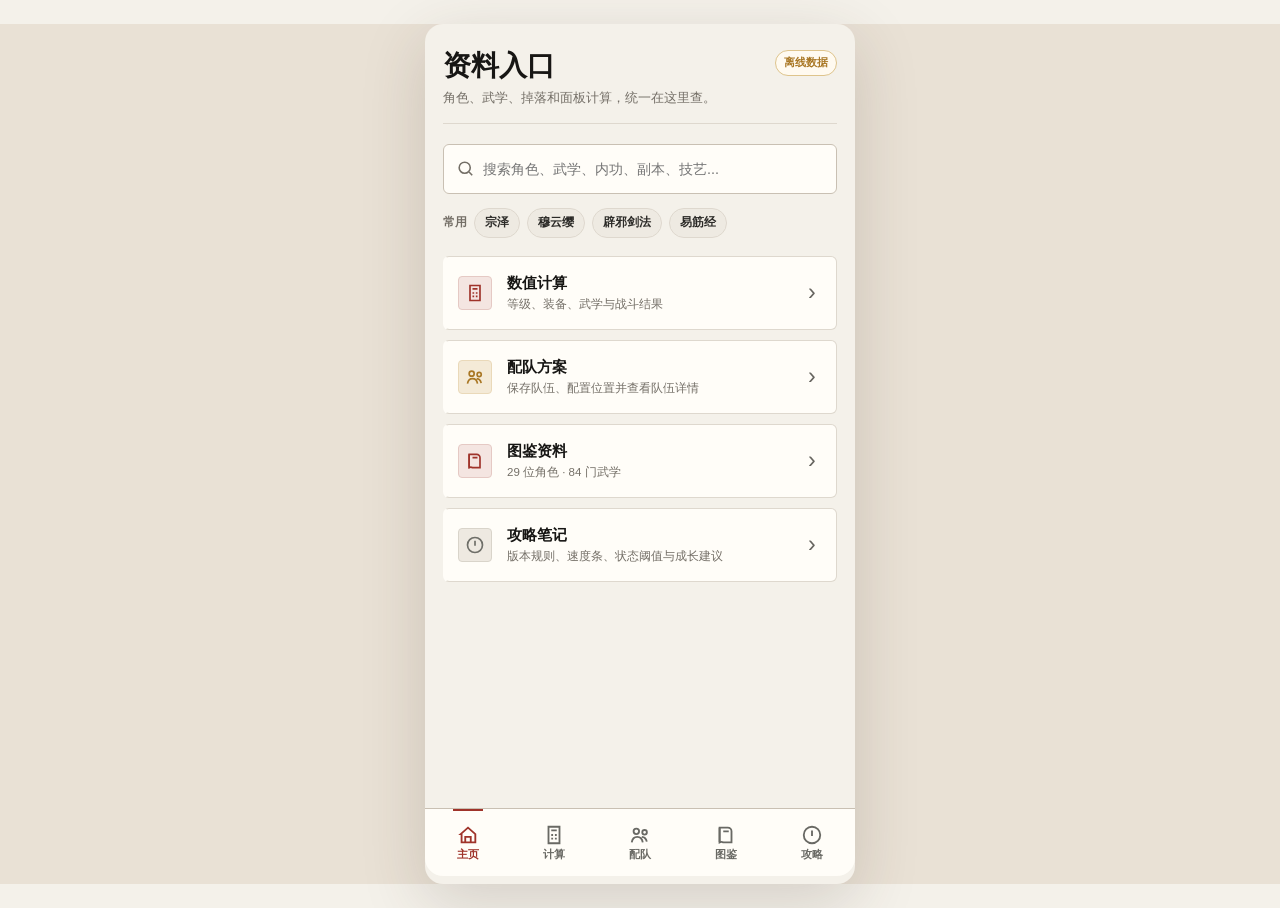
==== commit 1d81f3fc: "Refine v0.3 visual shell" ====
--- a/web/new-ui-reference/full-demo.html
+++ b/web/new-ui-reference/full-demo.html
@@ -3,7 +3,7 @@
   <head>
     <meta charset="utf-8">
     <meta name="viewport" content="width=device-width, initial-scale=1">
-    <meta name="theme-color" content="#171411">
+    <meta name="theme-color" content="#f4f1ea">
     <title>白兔江湖宝典 · v0.3</title>
     <link rel="stylesheet" href="../style.css?v=20260930-01">
     <style>
@@ -12,19 +12,7 @@
   </head>
   <body>
     <main class="app-shell">
-      <div class="v03-statusbar" aria-hidden="true">
-        <span>18:41</span>
-        <span class="v03-status-icons"><span>5G</span><span class="v03-signal"><i></i><i></i><i></i><i></i></span><span>45%</span></span>
-      </div>
-      <header class="app-header">
-        <div>
-          <h1>白兔江湖宝典</h1>
-          <p class="v03-header-subtitle">3.1 攻略资料与数值工具</p>
-        </div>
-        <div class="header-status-group">
-          <div class="save-status" id="save-status" aria-live="polite">本机自动保存</div>
-        </div>
-      </header>
+      <div id="save-status" hidden aria-live="polite"></div>
 
       <nav class="app-nav" id="app-nav" aria-label="功能页面">
         <button class="app-nav-button is-active" type="button" data-view="calculator">计算器</button>
@@ -37,7 +25,6 @@
       <section id="home-view" class="v03-home-view" aria-label="主页">
         <div class="v03-home-title">
           <div>
-            <p class="section-kicker">JIANGHU COMPENDIUM</p>
             <h2>资料入口</h2>
             <p>角色、武学、掉落和面板计算，统一在这里查。</p>
           </div>
@@ -57,7 +44,7 @@
         <div class="v03-entry-list">
           <button class="v03-entry-card" type="button" data-v03-target="calculator">
             <span class="v03-entry-icon v03-entry-icon-red"><svg viewBox="0 0 24 24" fill="none" stroke="currentColor" stroke-width="2"><path d="M6 3h12v18H6z"></path><path d="M9 7h6M9 12h2M13 12h2M9 16h2M13 16h2"></path></svg></span>
-            <span><strong>数值计算</strong><small>完整复用原版公式、装备、技艺与伤害预览</small></span>
+            <span><strong>数值计算</strong><small>等级、装备、武学与战斗结果</small></span>
             <b>›</b>
           </button>
           <button class="v03-entry-card" type="button" data-v03-target="teams">
@@ -76,7 +63,6 @@
             <b>›</b>
           </button>
         </div>
-        <div class="v03-home-note"><strong>当前版本</strong><span>v0.3 UI 迁移中 · 数据与计算沿用原版</span></div>
       </section>
 
       <div id="calculator-view" class="app-view" hidden>
--- a/web/style.css
+++ b/web/style.css
@@ -2937,7 +2937,7 @@
 
 body {
   min-width: 320px;
-  background: #171411;
+  background: #e9e1d5;
 }
 
 .app-shell {
@@ -2948,11 +2948,11 @@
   padding: 0 18px 90px;
   overflow: hidden;
   background: var(--canvas);
-  box-shadow: 0 20px 80px rgba(0, 0, 0, 0.42);
+  box-shadow: 0 18px 64px rgba(68, 52, 38, 0.18);
 }
 
 .v03-statusbar {
-  display: flex;
+  display: none;
   align-items: center;
   justify-content: space-between;
   height: 44px;
@@ -2992,14 +2992,7 @@
 .v03-signal i:nth-child(4) { height: 15px; }
 
 .app-header {
-  align-items: end;
-  margin: 0 -18px 0;
-  padding: 22px 18px 16px;
-  border: 0;
-  border-bottom: 1px solid #312b25;
-  border-radius: 0;
-  background: #080808;
-  box-shadow: none;
+  display: none;
 }
 
 .app-header h1 {
@@ -3030,7 +3023,7 @@
 .collection-view,
 .v03-home-view {
   min-width: 0;
-  padding-top: 22px;
+  padding-top: 26px;
   background: var(--canvas);
 }
 
@@ -3043,14 +3036,17 @@
   align-items: start;
   justify-content: space-between;
   gap: 12px;
-  margin-bottom: 18px;
+  margin-bottom: 20px;
+  padding-bottom: 16px;
+  border-bottom: 1px solid var(--line);
 }
 
 .v03-home-title h2,
 .v03-guide-heading h2 {
   margin: 0;
   color: var(--ink);
-  font-size: 1.6rem;
+  font-size: 1.72rem;
+  line-height: 1.16;
 }
 
 .v03-home-title p:not(.section-kicker),
@@ -3076,8 +3072,8 @@
   display: grid;
   grid-template-columns: 25px minmax(0, 1fr);
   align-items: center;
-  min-height: 48px;
-  margin-bottom: 12px;
+  min-height: 50px;
+  margin-bottom: 14px;
   padding: 0 12px;
   border: 1px solid #c9c0b3;
   border-radius: 6px;
@@ -3135,7 +3131,7 @@
 
 .v03-entry-list {
   display: grid;
-  gap: 8px;
+  gap: 10px;
 }
 
 .v03-entry-card {
@@ -3144,8 +3140,8 @@
   align-items: center;
   gap: 11px;
   width: 100%;
-  min-height: 70px;
-  padding: 10px 12px;
+  min-height: 74px;
+  padding: 11px 12px;
   border: 1px solid var(--line);
   border-left: 3px solid transparent;
   border-radius: 6px;
@@ -3217,7 +3213,7 @@
 }
 
 .v03-home-note {
-  display: flex;
+  display: none;
   justify-content: space-between;
   gap: 10px;
   margin-top: 18px;
@@ -3297,33 +3293,54 @@
 }
 
 .result-strip {
-  margin: 0 -18px 16px;
-  border: 0;
-  border-bottom: 1px solid #3d3028;
-  border-radius: 0;
-  background: #161412;
-  box-shadow: none;
+  margin: 0 0 16px;
+  border: 1px solid #d4c6b7;
+  border-radius: 8px;
+  background: #fffdf8;
+  box-shadow: 0 8px 24px rgba(95, 71, 48, 0.08);
 }
 
 .result-main {
-  padding: 18px 18px 16px;
+  padding: 17px 17px 15px;
+  border-right: 1px solid #e1d8cc;
+}
+
+.result-label {
+  color: var(--muted);
 }
 
 .result-number {
-  color: #f0d075;
-  font-size: 2.35rem;
+  color: var(--teal);
+  font-size: 2.28rem;
 }
 
 .result-attack {
-  background: #211a17;
+  background: #fbf5ed;
 }
 
 .result-context {
-  background: #161412;
+  color: var(--ink);
+  background: #fbf5ed;
+}
+
+.result-context span:first-child,
+.result-stat strong {
+  color: var(--teal);
 }
 
 .result-stat-grid {
-  background: #211d19;
+  border-top: 1px solid #e1d8cc;
+  background: #fffaf3;
+}
+
+.result-detail,
+.result-stat {
+  color: var(--muted);
+}
+
+.result-stat {
+  border-right: 1px solid #e1d8cc;
+  border-bottom: 1px solid #e1d8cc;
 }
 
 .action-bar {
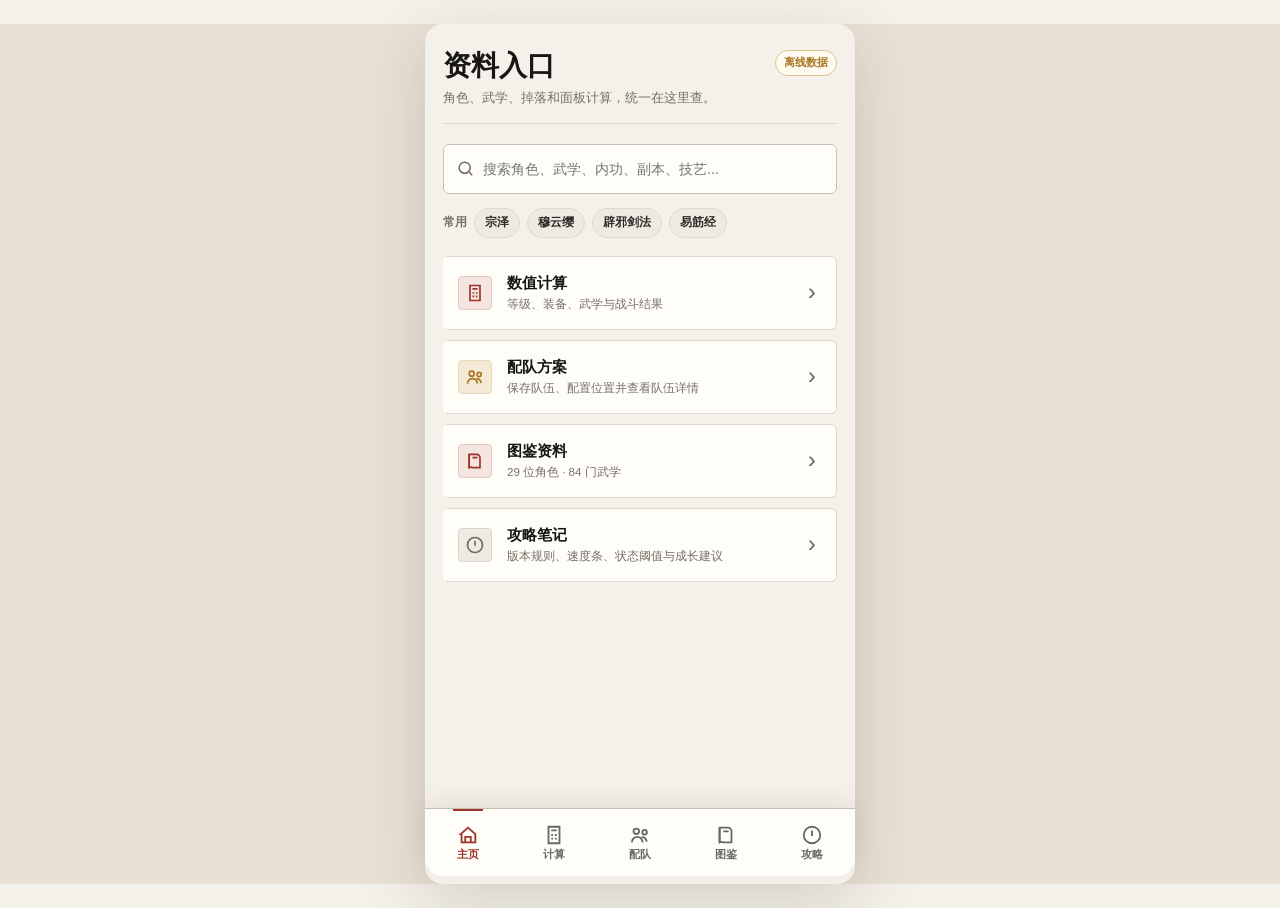
==== commit 6d674013: "Refine guide search indexing and guide pages" ====
--- a/web/new-ui-reference/full-demo.html
+++ b/web/new-ui-reference/full-demo.html
@@ -5,7 +5,7 @@
     <meta name="viewport" content="width=device-width, initial-scale=1">
     <meta name="theme-color" content="#f4f1ea">
     <title>白兔江湖宝典 · v0.3</title>
-    <link rel="stylesheet" href="../style.css?v=20260930-01">
+    <link rel="stylesheet" href="../style.css?v=20260930-02">
     <style>
       .full-demo-banner { display: none; }
     </style>
@@ -437,10 +437,20 @@
       <section class="collection-view" id="guide-view" hidden aria-label="攻略">
         <div class="v03-guide-heading">
           <p class="section-kicker">GUIDE NOTES</p>
-          <h2>攻略笔记</h2>
-          <p>按原版攻略拆成可展开条目，后续继续补充任务分支与菜谱。</p>
-        </div>
-        <div id="guide-list" class="v03-guide-list"></div>
+          <h2>攻略目录</h2>
+          <p>按资料来源拆分，每项进入独立详情页。</p>
+        </div>
+        <div id="guide-directory" class="v03-guide-directory"></div>
+        <section id="guide-detail" class="v03-guide-detail" hidden aria-live="polite">
+          <div class="v03-guide-detail-heading">
+            <button id="guide-back" class="v03-guide-back" type="button">
+              <svg viewBox="0 0 24 24" fill="none" stroke="currentColor" stroke-width="2"><path d="m15 18-6-6 6-6"></path></svg>
+              <span>攻略目录</span>
+            </button>
+            <div id="guide-detail-title"></div>
+          </div>
+          <div id="guide-detail-content" class="v03-guide-detail-content"></div>
+        </section>
       </section>
 
       <section class="collection-view" id="teams-view" hidden aria-label="配队">
@@ -651,8 +661,9 @@
       </nav>
     </main>
     <script>window.APP_DATA_BASE = '../';</script>
-    <script src="wiki-data.js?v=20260930-01"></script>
-    <script src="../app.js?v=20260930-01"></script>
-    <script src="../v03-ui.js?v=20260930-01"></script>
+    <script src="wiki-data.js?v=20260930-02"></script>
+    <script src="../guide-directory-data.js?v=20260930-02"></script>
+    <script src="../app.js?v=20260930-02"></script>
+    <script src="../v03-ui.js?v=20260930-02"></script>
   </body>
 </html>
--- a/web/style.css
+++ b/web/style.css
@@ -3432,6 +3432,482 @@
   line-height: 1.55;
 }
 
+.v03-guide-directory {
+  display: grid;
+  gap: 8px;
+  padding-top: 14px;
+}
+
+.v03-guide-directory-card {
+  display: grid;
+  grid-template-columns: 36px minmax(0, 1fr) 16px;
+  gap: 10px;
+  align-items: center;
+  width: 100%;
+  min-height: 76px;
+  padding: 11px 12px;
+  color: var(--ink);
+  border: 1px solid var(--line);
+  border-radius: 6px;
+  background: #fffdf8;
+  text-align: left;
+  cursor: pointer;
+}
+
+.v03-guide-directory-card:hover,
+.v03-guide-directory-card:focus-visible {
+  border-color: var(--teal);
+  outline: none;
+  box-shadow: 0 3px 9px rgba(127, 38, 31, 0.12);
+}
+
+.v03-guide-icon {
+  display: grid;
+  place-items: center;
+  width: 34px;
+  height: 34px;
+  border-radius: 6px;
+}
+
+.v03-guide-icon svg {
+  width: 19px;
+  height: 19px;
+}
+
+.v03-guide-icon-red {
+  color: var(--teal);
+  background: var(--teal-soft);
+}
+
+.v03-guide-icon-gold {
+  color: var(--amber);
+  background: var(--amber-soft);
+}
+
+.v03-guide-icon-gray {
+  color: var(--muted);
+  background: #ece8e1;
+}
+
+.v03-guide-directory-copy {
+  display: grid;
+  min-width: 0;
+  gap: 2px;
+}
+
+.v03-guide-directory-copy small,
+.v03-guide-directory-copy b {
+  color: var(--muted);
+  font-size: 0.64rem;
+  font-weight: 600;
+}
+
+.v03-guide-directory-copy strong {
+  overflow: hidden;
+  font-size: 0.91rem;
+  text-overflow: ellipsis;
+  white-space: nowrap;
+}
+
+.v03-guide-directory-copy em {
+  overflow: hidden;
+  color: #534d45;
+  font-size: 0.72rem;
+  font-style: normal;
+  line-height: 1.4;
+  text-overflow: ellipsis;
+  white-space: nowrap;
+}
+
+.v03-guide-directory-arrow {
+  color: var(--teal);
+  font-size: 1.35rem;
+  line-height: 1;
+}
+
+.v03-guide-detail {
+  padding-top: 14px;
+}
+
+.v03-guide-detail-heading {
+  padding-bottom: 13px;
+  border-bottom: 1px solid var(--line);
+}
+
+.v03-guide-back {
+  display: inline-flex;
+  align-items: center;
+  gap: 3px;
+  min-height: 28px;
+  padding: 0 4px 0 0;
+  color: var(--teal);
+  border: 0;
+  background: transparent;
+  font-size: 0.72rem;
+  font-weight: 700;
+  cursor: pointer;
+}
+
+.v03-guide-back svg {
+  width: 16px;
+  height: 16px;
+}
+
+.v03-guide-detail-title-row {
+  display: grid;
+  grid-template-columns: 36px minmax(0, 1fr);
+  gap: 10px;
+  align-items: start;
+  margin-top: 10px;
+}
+
+.v03-guide-detail-title-row h2 {
+  margin: 1px 0 3px;
+  font-size: 1.12rem;
+}
+
+.v03-guide-detail-title-row p:last-child {
+  margin: 0;
+  color: var(--muted);
+  font-size: 0.74rem;
+  line-height: 1.45;
+}
+
+.v03-guide-detail-content {
+  padding-top: 14px;
+}
+
+.v03-guide-note-list,
+.v03-recipe-list,
+.v03-guide-search-results {
+  display: grid;
+  gap: 8px;
+}
+
+.v03-guide-note-card,
+.v03-recipe-card,
+.v03-guide-search-result {
+  display: grid;
+  grid-template-columns: auto minmax(0, 1fr);
+  gap: 10px;
+  padding: 11px 12px;
+  border: 1px solid var(--line);
+  border-radius: 6px;
+  background: #fffdf8;
+}
+
+.v03-guide-note-index {
+  min-width: 33px;
+  padding-top: 2px;
+  color: var(--teal);
+  font-size: 0.67rem;
+  font-weight: 800;
+}
+
+.v03-guide-note-card h3,
+.v03-recipe-card h3 {
+  margin: 0 0 4px;
+  font-size: 0.84rem;
+}
+
+.v03-guide-note-card p,
+.v03-recipe-card p,
+.v03-guide-search-result p {
+  margin: 0;
+  color: #403b35;
+  font-size: 0.78rem;
+  line-height: 1.6;
+  white-space: pre-line;
+}
+
+.v03-recipe-card {
+  grid-template-columns: minmax(0, 1fr) auto;
+  align-items: start;
+}
+
+.v03-guide-status {
+  padding: 3px 6px;
+  color: var(--amber);
+  border: 1px solid #dfc590;
+  border-radius: 4px;
+  font-size: 0.65rem;
+  white-space: nowrap;
+}
+
+.v03-guide-status.is-ready {
+  color: var(--teal);
+  border-color: #d2aaa4;
+}
+
+.v03-guide-source-note,
+.v03-guide-empty {
+  margin: 3px 0 0;
+  color: var(--muted);
+  font-size: 0.72rem;
+  line-height: 1.5;
+}
+
+.v03-original-search-panel {
+  display: grid;
+  gap: 9px;
+}
+
+.v03-guide-search {
+  display: flex;
+  align-items: center;
+  gap: 7px;
+  min-height: 38px;
+  padding: 0 10px;
+  border: 1px solid var(--line);
+  border-radius: 5px;
+  background: #fffdf8;
+}
+
+.v03-guide-search svg {
+  flex: 0 0 auto;
+  width: 17px;
+  height: 17px;
+  color: var(--teal);
+}
+
+.v03-guide-search input {
+  width: 100%;
+  min-width: 0;
+  color: var(--ink);
+  border: 0;
+  outline: 0;
+  background: transparent;
+  font: inherit;
+  font-size: 0.78rem;
+}
+
+.v03-guide-search-meta {
+  display: flex;
+  justify-content: space-between;
+  gap: 8px;
+  color: var(--muted);
+  font-size: 0.66rem;
+}
+
+.v03-guide-search-result {
+  display: block;
+}
+
+.v03-guide-result-top {
+  display: flex;
+  justify-content: space-between;
+  gap: 8px;
+  margin-bottom: 5px;
+}
+
+.v03-guide-result-top strong {
+  min-width: 0;
+  font-size: 0.82rem;
+}
+
+.v03-guide-result-top span,
+.v03-guide-search-result small {
+  color: var(--muted);
+  font-size: 0.65rem;
+}
+
+.v03-guide-search-result small {
+  display: block;
+  margin-top: 7px;
+}
+
+.v03-strategy-detail {
+  display: grid;
+  gap: 12px;
+}
+
+.v03-strategy-text-section {
+  min-width: 0;
+}
+
+.v03-strategy-text {
+  max-height: 68vh;
+  overflow: auto;
+  padding: 11px 12px;
+  color: #302d29;
+  border: 1px solid var(--line);
+  border-radius: 5px;
+  background: #fffdf8;
+  font-family: inherit;
+  font-size: 0.74rem;
+  line-height: 1.65;
+  white-space: pre-wrap;
+  overflow-wrap: anywhere;
+}
+
+.v03-strategy-section h3 {
+  margin: 0 0 8px;
+  font-size: 0.86rem;
+}
+
+.v03-longgu-points-grid {
+  display: grid;
+  grid-template-columns: repeat(2, minmax(0, 1fr));
+  gap: 8px;
+}
+
+.v03-longgu-point-card {
+  min-width: 0;
+  padding: 10px;
+  border: 1px solid var(--line);
+  border-radius: 6px;
+  background: #fffdf8;
+}
+
+.v03-longgu-point-card header {
+  display: flex;
+  align-items: start;
+  justify-content: space-between;
+  gap: 8px;
+  margin-bottom: 8px;
+}
+
+.v03-longgu-point-card header > div {
+  display: grid;
+  gap: 2px;
+  min-width: 0;
+}
+
+.v03-longgu-point-card header strong {
+  overflow: hidden;
+  font-size: 0.84rem;
+  text-overflow: ellipsis;
+  white-space: nowrap;
+}
+
+.v03-longgu-point-card header span,
+.v03-longgu-point-card header b {
+  color: var(--muted);
+  font-size: 0.65rem;
+  font-weight: 600;
+}
+
+.v03-longgu-point-list {
+  display: flex;
+  flex-wrap: wrap;
+  gap: 5px;
+}
+
+.v03-longgu-point-chip {
+  display: inline-flex;
+  align-items: center;
+  gap: 4px;
+  min-height: 24px;
+  padding: 0 7px 0 4px;
+  color: var(--ink);
+  border: 1px solid #dbcfc0;
+  border-radius: 4px;
+  background: #f8f2e9;
+  font-size: 0.7rem;
+  font-variant-numeric: tabular-nums;
+}
+
+.v03-longgu-point-chip i {
+  display: grid;
+  place-items: center;
+  width: 15px;
+  height: 15px;
+  color: #fffdf8;
+  border-radius: 50%;
+  background: var(--teal);
+  font-size: 0.58rem;
+  font-style: normal;
+  font-weight: 700;
+}
+
+.v03-longgu-point-flags {
+  display: flex;
+  flex-wrap: wrap;
+  gap: 5px;
+  margin-top: 8px;
+}
+
+.v03-longgu-point-flags span {
+  padding: 2px 5px;
+  color: var(--teal);
+  border: 1px solid #d7b4ac;
+  border-radius: 3px;
+  font-size: 0.62rem;
+  font-weight: 700;
+}
+
+.v03-guide-table-wrap {
+  overflow-x: auto;
+  border: 1px solid var(--line);
+  border-radius: 5px;
+}
+
+.v03-guide-table {
+  width: 100%;
+  min-width: 480px;
+  border-collapse: collapse;
+  font-size: 0.73rem;
+}
+
+.v03-guide-table th,
+.v03-guide-table td {
+  padding: 8px 9px;
+  border-bottom: 1px solid var(--line);
+  text-align: left;
+  vertical-align: top;
+}
+
+.v03-guide-table th {
+  color: var(--teal);
+  background: #f7eee8;
+  font-size: 0.68rem;
+}
+
+.v03-guide-table tr:last-child td {
+  border-bottom: 0;
+}
+
+.v03-strategy-image {
+  margin: 0;
+  padding: 8px;
+  border: 1px solid var(--line);
+  border-radius: 6px;
+  background: #fffdf8;
+}
+
+.v03-strategy-image img {
+  display: block;
+  width: 100%;
+  height: auto;
+}
+
+.v03-strategy-image figcaption {
+  display: grid;
+  gap: 2px;
+  padding: 8px 2px 1px;
+}
+
+.v03-strategy-image figcaption strong {
+  font-size: 0.8rem;
+}
+
+.v03-strategy-image figcaption span {
+  color: var(--muted);
+  font-size: 0.68rem;
+}
+
+@media (min-width: 700px) {
+  .v03-guide-directory {
+    grid-template-columns: repeat(2, minmax(0, 1fr));
+  }
+}
+
+@media (max-width: 560px) {
+  .v03-longgu-points-grid {
+    grid-template-columns: 1fr;
+  }
+}
+
 .v03-bottom-nav {
   position: fixed;
   z-index: 20;
@@ -4114,3 +4590,129 @@
     grid-column: 1 / -1;
   }
 }
+
+/* Calculator alignment pass: keep every configuration row on the same grid. */
+.app-shell {
+  padding-bottom: 112px;
+}
+
+#calculator-view {
+  padding-bottom: 8px;
+}
+
+.result-strip {
+  overflow: hidden;
+}
+
+.result-main {
+  display: grid;
+  align-content: start;
+  min-width: 0;
+}
+
+.result-detail {
+  min-width: 0;
+  line-height: 1.35;
+}
+
+.result-context {
+  min-width: 0;
+}
+
+.result-context > span {
+  min-width: 0;
+  overflow: hidden;
+  text-overflow: ellipsis;
+  white-space: nowrap;
+}
+
+.result-stat-grid {
+  min-width: 0;
+}
+
+.result-stat {
+  display: flex;
+  align-items: baseline;
+  justify-content: space-between;
+  gap: 8px;
+  min-width: 0;
+  padding: 10px 12px;
+}
+
+.result-stat span {
+  min-width: 0;
+  overflow: hidden;
+  text-overflow: ellipsis;
+  white-space: nowrap;
+}
+
+.result-stat strong {
+  flex: 0 0 auto;
+  font-variant-numeric: tabular-nums;
+}
+
+.base-field-grid,
+.role-meta-grid {
+  grid-template-columns: repeat(2, minmax(0, 1fr));
+}
+
+.base-field-grid .field,
+.role-meta-grid .field,
+.formation-inline .field {
+  min-width: 0;
+}
+
+.damage-preview-section {
+  border-radius: 7px;
+  box-shadow: 0 4px 12px rgba(95, 71, 48, 0.06);
+}
+
+.damage-preview-controls label {
+  min-width: 0;
+}
+
+.damage-preview-controls input {
+  font-variant-numeric: tabular-nums;
+}
+
+.damage-preview-card {
+  min-height: 42px;
+}
+
+.damage-preview-limit,
+.damage-preview-expected {
+  min-height: 28px;
+}
+
+.action-bar {
+  align-items: stretch;
+}
+
+.action-bar button {
+  min-width: 0;
+}
+
+.v03-bottom-nav {
+  box-shadow: 0 -8px 22px rgba(68, 52, 38, 0.08);
+}
+
+@media (max-width: 480px) {
+  .app-shell {
+    padding-bottom: 104px;
+  }
+
+  .base-field-grid,
+  .role-meta-grid {
+    grid-template-columns: repeat(2, minmax(0, 1fr));
+  }
+
+  .result-stat {
+    padding: 9px 8px;
+  }
+
+  .damage-preview-controls label {
+    grid-template-columns: minmax(0, 1fr) 46px;
+    gap: 4px;
+    padding-right: 5px;
+  }
+}
